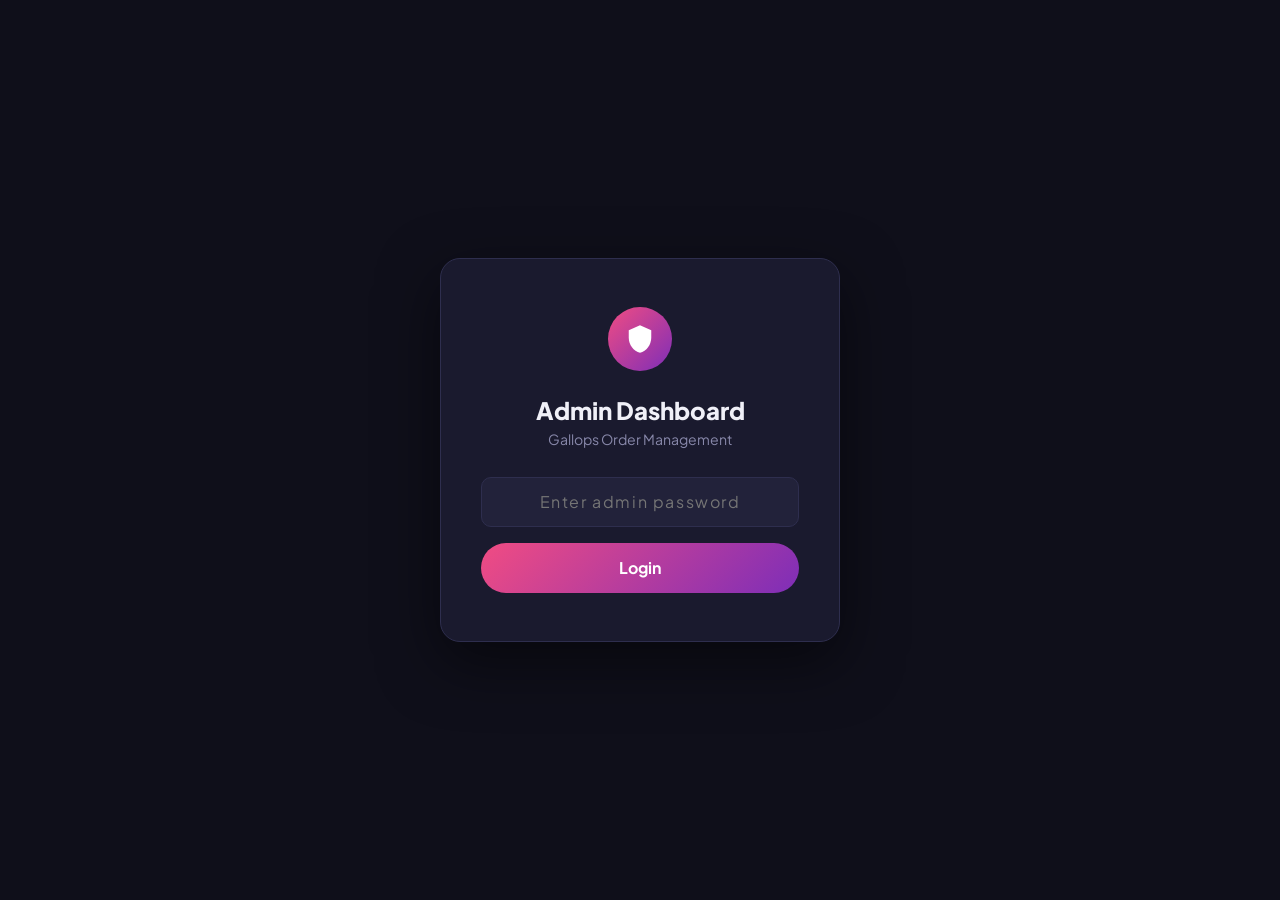
==== admin.html @ 3a6035c6 "Add inline Courier dropdown and Tracking ID input to admin table with live sync to customer portal" ====
﻿<!DOCTYPE html>
<html lang="en">
<head>
  <meta charset="UTF-8" />
  <meta name="viewport" content="width=device-width, initial-scale=1.0" />
  <title>Admin Orders - Gallops Menstrual Cup</title>
  <link rel="icon" href="assets/favicon-32x32.png" type="image/png" />
  <link href="https://fonts.googleapis.com/css2?family=Plus+Jakarta+Sans:wght@400;500;600;700;800&display=swap" rel="stylesheet" />
  <style>
    :root { --pink:hsl(340,85%,62%); --purple:hsl(275,60%,45%); --grad:linear-gradient(135deg,hsl(340,85%,62%) 0%,hsl(275,60%,45%) 100%); --bg:#0f0f1a; --surface:#1a1a2e; --surface2:#22223a; --text:#f0f0f8; --muted:#8888aa; --border:#2e2e4e; }
    *,*::before,*::after{box-sizing:border-box;margin:0;padding:0;}
    body{font-family:'Plus Jakarta Sans',sans-serif;background:var(--bg);color:var(--text);min-height:100vh;}

    .login-screen{position:fixed;inset:0;background:var(--bg);display:flex;align-items:center;justify-content:center;z-index:9999;}
    .login-box{background:var(--surface);border:1px solid var(--border);border-radius:20px;padding:3rem 2.5rem;width:100%;max-width:400px;text-align:center;box-shadow:0 20px 60px rgba(0,0,0,0.5);}
    .login-logo{width:64px;height:64px;background:var(--grad);border-radius:50%;display:flex;align-items:center;justify-content:center;margin:0 auto 1.5rem;}
    .login-logo svg{fill:#fff;}
    .login-box h1{font-size:1.5rem;font-weight:800;margin-bottom:0.3rem;}
    .login-box p{color:var(--muted);font-size:0.88rem;margin-bottom:1.8rem;}
    .login-box input{width:100%;padding:0.85rem 1rem;background:var(--surface2);border:1.5px solid var(--border);border-radius:10px;color:var(--text);font-family:inherit;font-size:1rem;outline:none;margin-bottom:1rem;text-align:center;letter-spacing:0.1em;}
    .login-box input:focus{border-color:var(--pink);}
    .login-box button{width:100%;padding:0.9rem;background:var(--grad);color:#fff;border:none;border-radius:50px;font-family:inherit;font-size:1rem;font-weight:700;cursor:pointer;transition:transform .2s,box-shadow .2s;}
    .login-box button:hover{transform:translateY(-2px);box-shadow:0 8px 24px rgba(240,98,146,0.4);}
    .login-err{color:#ff6b6b;font-size:0.82rem;margin-top:-0.5rem;margin-bottom:0.8rem;display:none;}
    .login-err.show{display:block;}

    /* SETUP BANNER */
    .setup-banner{background:linear-gradient(135deg,#1a1a2e,#22223a);border:1.5px solid #f6ad5560;border-radius:14px;padding:1.2rem 1.5rem;margin:1rem 2rem;display:none;}
    .setup-banner.show{display:block;}
    .setup-banner h3{color:#f6ad55;font-size:0.95rem;font-weight:800;margin-bottom:0.6rem;}
    .setup-banner ol{color:var(--muted);font-size:0.85rem;line-height:1.8;padding-left:1.2rem;}
    .setup-banner ol li b{color:var(--text);}
    .setup-banner .url-input{width:100%;padding:0.6rem 0.9rem;background:var(--bg);border:1.5px solid var(--border);border-radius:8px;color:var(--text);font-family:inherit;font-size:0.85rem;outline:none;margin-top:0.8rem;}
    .setup-banner .url-input:focus{border-color:var(--pink);}
    .setup-banner .save-url-btn{margin-top:0.6rem;padding:0.5rem 1.2rem;background:var(--grad);color:#fff;border:none;border-radius:50px;font-family:inherit;font-size:0.82rem;font-weight:700;cursor:pointer;}

    .admin-header{background:var(--surface);border-bottom:1px solid var(--border);padding:0.9rem 2rem;display:flex;align-items:center;justify-content:space-between;position:sticky;top:0;z-index:100;}
    .brand{display:flex;align-items:center;gap:0.8rem;}
    .live-dot{width:10px;height:10px;background:#25d366;border-radius:50%;animation:blink 2s ease-in-out infinite;}
    @keyframes blink{0%,100%{opacity:1;}50%{opacity:0.3;}}
    .brand h1{font-size:1rem;font-weight:800;background:var(--grad);-webkit-background-clip:text;-webkit-text-fill-color:transparent;}
    .hdr-actions{display:flex;gap:0.6rem;align-items:center;}
    .hbtn{display:flex;align-items:center;gap:0.4rem;padding:0.45rem 0.9rem;border-radius:50px;border:none;font-family:inherit;font-size:0.8rem;font-weight:700;cursor:pointer;transition:all .2s;}
    .hbtn.refresh{background:#63b3ed22;color:#63b3ed;border:1px solid #63b3ed44;}
    .hbtn.export{background:#25d36622;color:#25d366;border:1px solid #25d36644;}
    .hbtn.setup{background:#f6ad5522;color:#f6ad55;border:1px solid #f6ad5544;}
    .hbtn.logout{background:var(--surface2);color:var(--muted);border:1px solid var(--border);}
    .hbtn:hover{transform:translateY(-1px);}
    .back-link{color:var(--pink);text-decoration:none;font-size:0.82rem;font-weight:600;}

    .stats-row{display:grid;grid-template-columns:repeat(4,1fr);gap:1rem;padding:1.2rem 2rem 0;}
    @media(max-width:900px){.stats-row{grid-template-columns:repeat(2,1fr);}}
    .stat-card{background:var(--surface);border:1px solid var(--border);border-radius:14px;padding:1.1rem 1.3rem;}
    .stat-label{font-size:0.72rem;font-weight:800;color:var(--muted);text-transform:uppercase;letter-spacing:0.08em;margin-bottom:0.3rem;}
    .stat-val{font-size:1.8rem;font-weight:800;background:var(--grad);-webkit-background-clip:text;-webkit-text-fill-color:transparent;}
    .stat-sub{font-size:0.75rem;color:var(--muted);margin-top:0.15rem;}

    .toolbar{display:flex;align-items:center;gap:0.8rem;padding:1rem 2rem;flex-wrap:wrap;}
    .search-box{flex:1;min-width:200px;position:relative;}
    .search-box input{width:100%;padding:0.6rem 1rem 0.6rem 2.4rem;background:var(--surface);border:1.5px solid var(--border);border-radius:50px;color:var(--text);font-family:inherit;font-size:0.88rem;outline:none;}
    .search-box input:focus{border-color:var(--pink);}
    .search-icon{position:absolute;left:0.8rem;top:50%;transform:translateY(-50%);fill:var(--muted);}
    .filter-btns{display:flex;gap:0.35rem;flex-wrap:wrap;}
    .fbtn{padding:0.4rem 0.9rem;border-radius:50px;border:1.5px solid var(--border);background:transparent;color:var(--muted);font-family:inherit;font-size:0.8rem;font-weight:700;cursor:pointer;transition:all .2s;}
    .fbtn.active,.fbtn:hover{background:var(--grad);color:#fff;border-color:transparent;}
    .count-badge{background:var(--surface2);border:1px solid var(--border);border-radius:50px;padding:0.4rem 0.9rem;font-size:0.8rem;color:var(--muted);font-weight:700;white-space:nowrap;}

    .date-toolbar{display:flex;align-items:center;gap:0.75rem;padding:0.8rem 2rem;background:rgba(22,27,34,0.7);border-top:1px solid var(--border);border-bottom:1px solid var(--border);flex-wrap:wrap;}
    .date-group-title{display:flex;align-items:center;gap:0.4rem;font-size:0.76rem;font-weight:800;color:var(--text);letter-spacing:0.04em;text-transform:uppercase;white-space:nowrap;}
    .date-group-title svg{fill:var(--pink);}
    .date-preset-btns{display:flex;gap:0.35rem;flex-wrap:wrap;}
    .dbtn{padding:0.38rem 0.85rem;border-radius:50px;border:1.5px solid var(--border);background:var(--surface2);color:var(--muted);font-family:inherit;font-size:0.78rem;font-weight:700;cursor:pointer;transition:all .2s;white-space:nowrap;}
    .dbtn:hover{color:var(--text);border-color:var(--pink);}
    .dbtn.active{background:var(--grad);color:#fff;border-color:transparent;box-shadow:0 2px 10px rgba(224,36,106,0.3);}
    .date-pickers{display:flex;align-items:center;gap:0.8rem;margin-left:auto;flex-wrap:wrap;}
    .picker-item{display:flex;align-items:center;gap:0.4rem;font-size:0.76rem;color:var(--muted);font-weight:700;}
    .picker-item label{white-space:nowrap;}
    .picker-item input[type="date"], .picker-item input[type="month"]{background:var(--surface2);border:1.5px solid var(--border);border-radius:8px;color:var(--text);font-family:inherit;font-size:0.78rem;padding:0.32rem 0.6rem;outline:none;cursor:pointer;color-scheme:dark;}
    .picker-item input[type="date"]:focus, .picker-item input[type="month"]:focus{border-color:var(--pink);}
    .dbtn-clear{padding:0.35rem 0.8rem;border-radius:50px;border:1px solid var(--border);background:transparent;color:var(--muted);font-family:inherit;font-size:0.75rem;font-weight:700;cursor:pointer;transition:all .2s;white-space:nowrap;}
    .dbtn-clear:hover{background:var(--surface2);color:#fc8181;border-color:#fc8181;}
    @media(max-width:900px){.date-pickers{margin-left:0;width:100%;}}

    .loading-bar{height:3px;background:var(--grad);width:0;transition:width 0.3s;position:fixed;top:0;left:0;z-index:9999;}

    .table-wrap{padding:0 2rem 2rem;overflow-x:auto;}
    table{width:100%;border-collapse:collapse;min-width:900px;}
    thead th{background:var(--surface);border-bottom:2px solid var(--border);padding:0.75rem 0.9rem;text-align:left;font-size:0.72rem;font-weight:800;text-transform:uppercase;letter-spacing:0.08em;color:var(--muted);white-space:nowrap;}
    tbody tr{border-bottom:1px solid var(--border);transition:background .15s;}
    tbody tr:hover{background:var(--surface);}
    tbody td{padding:0.8rem 0.9rem;font-size:0.86rem;vertical-align:top;}
    .oid{font-weight:800;color:var(--pink);font-size:0.8rem;white-space:nowrap;}
    .cname{font-weight:700;}
    .cinfo{font-size:0.76rem;color:var(--muted);margin-top:0.2rem;}
    .addr-cell{font-size:0.78rem;color:var(--muted);max-width:180px;line-height:1.5;}
    .prod-cell{font-weight:700;font-size:0.86rem;}
    .qty-tag{color:var(--muted);font-size:0.75rem;}
    .total-cell{font-weight:800;color:#60d394;white-space:nowrap;}
    .pay-tag{font-size:0.75rem;background:var(--surface2);border-radius:50px;padding:0.2rem 0.6rem;display:inline-block;white-space:nowrap;}
    .date-cell{font-size:0.75rem;color:var(--muted);white-space:nowrap;}
    .notes-cell{font-size:0.76rem;color:var(--muted);font-style:italic;max-width:120px;overflow:hidden;text-overflow:ellipsis;white-space:nowrap;}
    .status-sel{background:var(--surface2);border:1.5px solid var(--border);border-radius:50px;color:var(--text);font-family:inherit;font-size:0.76rem;font-weight:700;padding:0.22rem 0.5rem;cursor:pointer;outline:none;}
    .status-sel.New{border-color:#f6ad55;color:#f6ad55;}
    .status-sel.Confirmed{border-color:#63b3ed;color:#63b3ed;}
    .status-sel.Dispatched{border-color:#9f7aea;color:#9f7aea;}
    .status-sel.Delivered{border-color:#68d391;color:#68d391;}
    .status-sel.Cancelled{border-color:#fc8181;color:#fc8181;}
    .act-row{display:flex;gap:0.3rem;flex-wrap:wrap;}
    .abtn{padding:0.28rem 0.6rem;border-radius:50px;border:none;font-family:inherit;font-size:0.72rem;font-weight:700;cursor:pointer;transition:all .2s;display:flex;align-items:center;gap:0.25rem;white-space:nowrap;}
    .abtn.wa{background:#25d36622;color:#25d366;border:1px solid #25d36644;}
    .abtn.del{background:#fc818122;color:#fc8181;border:1px solid #fc818144;}
    .abtn.courier{background:#805ad522;color:#b794f4;border:1px solid #805ad544;}
    .abtn.courier:hover{background:#805ad544;}

    .courier-cell{min-width:220px;}
    .courier-field-wrap{display:flex;flex-direction:column;gap:0.32rem;}
    .courier-sel{width:100%;background:var(--surface2);border:1.5px solid var(--border);border-radius:6px;color:var(--text);font-family:inherit;font-size:0.75rem;font-weight:700;padding:0.25rem 0.45rem;outline:none;cursor:pointer;}
    .courier-sel:focus{border-color:var(--pink);}
    .tracking-input-row{display:flex;gap:0.3rem;}
    .tracking-inp{flex:1;min-width:0;background:var(--surface2);border:1.5px solid var(--border);border-radius:6px;color:var(--text);font-family:monospace;font-size:0.76rem;padding:0.25rem 0.45rem;outline:none;}
    .tracking-inp:focus{border-color:var(--pink);}
    .tbtn-save{background:#38a169;color:#fff;border:none;border-radius:6px;padding:0.25rem 0.55rem;font-family:inherit;font-size:0.72rem;font-weight:700;cursor:pointer;transition:background .2s;white-space:nowrap;}
    .tbtn-save:hover{background:#2f855a;}

    .modal-overlay{position:fixed;inset:0;background:rgba(0,0,0,0.75);backdrop-filter:blur(4px);display:none;place-items:center;z-index:9999;padding:1rem;}
    .modal-overlay.show{display:grid;}
    .modal-box{background:var(--surface);border:1px solid var(--border);border-radius:16px;width:100%;max-width:520px;box-shadow:0 10px 40px rgba(0,0,0,0.5);overflow:hidden;}
    .modal-hdr{display:flex;align-items:center;justify-content:space-between;padding:1.2rem 1.5rem;border-bottom:1px solid var(--border);background:var(--surface2);}
    .modal-hdr h3{font-size:1.05rem;font-weight:800;color:var(--text);}
    .modal-close-btn{background:none;border:none;font-size:1.2rem;color:var(--muted);cursor:pointer;}
    .modal-close-btn:hover{color:#fff;}
    .modal-body{padding:1.4rem;max-height:80vh;overflow-y:auto;}
    .mgroup{margin-bottom:0.9rem;}
    .mgroup label{display:block;font-size:0.74rem;font-weight:800;text-transform:uppercase;color:var(--muted);margin-bottom:0.35rem;letter-spacing:0.04em;}
    .mgroup input,.mgroup select{width:100%;padding:0.55rem 0.85rem;background:var(--surface2);border:1.5px solid var(--border);border-radius:8px;color:var(--text);font-family:inherit;font-size:0.86rem;outline:none;}
    .mgroup input:focus,.mgroup select:focus{border-color:var(--pink);}
    .abtn:hover{transform:translateY(-1px);}

    .empty-state{text-align:center;padding:4rem 2rem;color:var(--muted);}
    .empty-state svg{fill:var(--muted);opacity:0.25;margin-bottom:1rem;}
    .empty-state h3{font-size:1.1rem;font-weight:700;margin-bottom:0.4rem;color:var(--text);}

    .toast{position:fixed;bottom:2rem;right:2rem;background:#25d366;color:#fff;padding:0.75rem 1.4rem;border-radius:50px;font-weight:700;font-size:0.88rem;box-shadow:0 8px 24px rgba(0,0,0,0.3);transform:translateY(100px);opacity:0;transition:all .3s;z-index:9998;}
    .toast.show{transform:translateY(0);opacity:1;}
    .toast.error{background:#e53e3e;}
  </style>
</head>
<body>

<!-- LOGIN -->
<div class="login-screen" id="loginScreen">
  <div class="login-box">
    <div class="login-logo">
      <svg xmlns="http://www.w3.org/2000/svg" width="30" height="30" viewBox="0 0 24 24"><path d="M12,1L3,5V11C3,16.55 6.84,21.74 12,23C17.16,21.74 21,16.55 21,11V5L12,1Z"/></svg>
    </div>
    <h1>Admin Dashboard</h1>
    <p>Gallops Order Management</p>
    <input type="password" id="pwdInput" placeholder="Enter admin password" />
    <div class="login-err" id="loginErr">Wrong password. Please try again.</div>
    <button id="loginBtn">Login</button>
  </div>
</div>

<!-- ADMIN APP -->
<div id="adminApp" style="display:none;">
  <div class="loading-bar" id="loadingBar"></div>

  <header class="admin-header">
    <div class="brand">
      <div class="live-dot"></div>
      <h1>Gallops Order Dashboard</h1>
    </div>
    <div class="hdr-actions">
      <a href="index.html" class="back-link">Back to Site</a>
      <button class="hbtn setup" id="setupBtn">Setup Google Sheets</button>
      <button class="hbtn refresh" id="refreshBtn">Refresh</button>
      <button class="hbtn export" id="exportBtn">Export CSV</button>
      <button class="hbtn logout" id="logoutBtn">Logout</button>
    </div>
  </header>

  <!-- Google Sheets Setup Banner -->
  <div class="setup-banner" id="setupBanner">
    <h3>Connect Google Sheets (One-time setup to see orders from all customers)</h3>
    <ol>
      <li>Go to <b>script.google.com</b> and sign in with your Gmail</li>
      <li>Click <b>New Project</b>, paste the code from <b>google_apps_script.gs</b> file</li>
      <li>Click <b>Deploy > New Deployment > Web App</b></li>
      <li>Set <b>Execute as: Me</b> and <b>Who has access: Anyone</b></li>
      <li>Click <b>Deploy</b> and copy the <b>Web App URL</b></li>
      <li>Paste the URL below and click Save</li>
    </ol>
    <input type="text" class="url-input" id="scriptUrlInput" placeholder="Paste your Google Apps Script Web App URL here..." />
    <button class="save-url-btn" id="saveScriptUrl">Save URL</button>
  </div>

  <div class="stats-row">
    <div class="stat-card"><div class="stat-label">Total Orders</div><div class="stat-val" id="statTotal">0</div><div class="stat-sub" id="statTotalSub">All time</div></div>
    <div class="stat-card"><div class="stat-label">Revenue</div><div class="stat-val" id="statRevenue">Rs.0</div><div class="stat-sub" id="statRevenueSub">All orders</div></div>
    <div class="stat-card"><div class="stat-label">New Orders</div><div class="stat-val" id="statNew">0</div><div class="stat-sub" id="statNewSub">Need confirmation</div></div>
    <div class="stat-card"><div class="stat-label">Delivered</div><div class="stat-val" id="statDelivered">0</div><div class="stat-sub" id="statDeliveredSub">Completed</div></div>
  </div>

  <div class="toolbar">
    <div class="search-box">
      <svg class="search-icon" xmlns="http://www.w3.org/2000/svg" width="15" height="15" viewBox="0 0 24 24"><path d="M9.5,3A6.5,6.5 0 0,1 16,9.5C16,11.11 15.41,12.59 14.44,13.73L14.71,14H15.5L20.5,19L19,20.5L14,15.5V14.71L13.73,14.44C12.59,15.41 11.11,16 9.5,16A6.5,6.5 0 0,1 3,9.5A6.5,6.5 0 0,1 9.5,3M9.5,5C7,5 5,7 5,9.5C5,12 7,14 9.5,14C12,14 14,12 14,9.5C14,7 12,5 9.5,5Z"/></svg>
      <input type="text" id="searchInput" placeholder="Search by name, mobile, city, order ID..." />
    </div>
    <div class="filter-btns">
      <button class="fbtn active" data-filter="All">All</button>
      <button class="fbtn" data-filter="New">New</button>
      <button class="fbtn" data-filter="Confirmed">Confirmed</button>
      <button class="fbtn" data-filter="Dispatched">Dispatched</button>
      <button class="fbtn" data-filter="Delivered">Delivered</button>
      <button class="fbtn" data-filter="Cancelled">Cancelled</button>
    </div>
    <span class="count-badge" id="countBadge">0 orders</span>
  </div>

  <div class="date-toolbar">
    <div class="date-group-title">
      <svg xmlns="http://www.w3.org/2000/svg" width="15" height="15" viewBox="0 0 24 24"><path d="M19,19H5V8H19M16,1V3H8V1H6V3H5C3.89,3 3,3.89 3,5V19A2,2 0 0,0 5,21H19A2,2 0 0,0 21,19V5C21,3.89 20.1,3 19,3H18V1M17,12H12V17H17V12Z"/></svg>
      <span>Date Filter:</span>
    </div>
    <div class="date-preset-btns">
      <button class="dbtn active" data-period="all">All Dates</button>
      <button class="dbtn" data-period="today">Today</button>
      <button class="dbtn" data-period="yesterday">Yesterday</button>
      <button class="dbtn" data-period="this_month">This Month</button>
      <button class="dbtn" data-period="last_month">Last Month</button>
    </div>
    <div class="date-pickers">
      <div class="picker-item">
        <label for="customDateInput">Date Wise:</label>
        <input type="date" id="customDateInput" title="Choose specific date" />
      </div>
      <div class="picker-item">
        <label for="customMonthInput">Month Wise:</label>
        <input type="month" id="customMonthInput" title="Choose specific month" />
      </div>
      <button class="dbtn-clear" id="clearDateBtn" title="Reset date filters">Reset Date</button>
    </div>
  </div>

  <div class="table-wrap">
    <table>
      <thead><tr>
        <th>Order ID</th><th>Date</th><th>Customer</th><th>Address</th>
        <th>Product</th><th>Total</th><th>Payment</th><th>Notes</th>
        <th>Status</th><th>Courier &amp; Tracking ID</th><th>Actions</th>
      </tr></thead>
      <tbody id="ordersBody"></tbody>
    </table>
    <div class="empty-state" id="emptyState" style="display:none;">
      <svg xmlns="http://www.w3.org/2000/svg" width="64" height="64" viewBox="0 0 24 24"><path d="M17,18C15.89,18 15,18.89 15,20A2,2 0 0,0 17,22A2,2 0 0,0 19,20C19,18.89 18.1,18 17,18M1,2V4H3L6.6,11.59L5.24,14C5.09,14.32 5,14.65 5,15A2,2 0 0,0 7,17H19V15H7.42A0.25,0.25 0 0,1 7.17,14.75C7.17,14.7 7.18,14.66 7.2,14.63L8.1,13H15.55C16.3,13 16.96,12.58 17.3,11.97L20.88,5.5C20.95,5.34 21,5.17 21,5A1,1 0 0,0 20,4H5.21L4.27,2M7,18C5.89,18 5,18.89 5,20A2,2 0 0,0 7,22A2,2 0 0,0 9,20C9,18.89 8.1,18 7,18Z"/></svg>
      <h3>No orders yet</h3>
      <p>Orders placed by customers will appear here automatically</p>
    </div>
  </div>
</div>

<div class="modal-overlay" id="courierModal">
  <div class="modal-box">
    <div class="modal-hdr">
      <div>
        <h3>Update Courier & POD Details</h3>
        <p id="modalOrderInfo" style="font-size:0.8rem;color:var(--muted);margin-top:0.2rem;"></p>
      </div>
      <button class="modal-close-btn" onclick="closeCourierModal()">âœ•</button>
    </div>
    <div class="modal-body">
      <input type="hidden" id="modalOrderId" />
      <div class="mgroup">
        <label>Courier Partner</label>
        <select id="modalCourierSelect" onchange="onCourierChange()">
          <option value="DTDC Express">DTDC Express</option>
          <option value="Delhivery">Delhivery</option>
          <option value="Blue Dart">Blue Dart</option>
          <option value="India Post">India Post (Speed Post)</option>
          <option value="Shree Tirupati Courier">Shree Tirupati Courier</option>
          <option value="Trackon Courier">Trackon Courier</option>
          <option value="Other">Other Courier</option>
        </select>
      </div>
      <div class="mgroup">
        <label>AWB / Consignment Tracking Number</label>
        <input type="text" id="modalTrackingNo" placeholder="e.g. D82736412" />
      </div>
      <div class="mgroup">
        <label>Courier Live Tracking URL</label>
        <input type="text" id="modalTrackUrl" placeholder="https://www.dtdc.in/" />
      </div>
      <div class="mgroup">
        <label>Proof of Delivery (POD) Status</label>
        <select id="modalPodStatus">
          <option value="Pending">Pending (Not Delivered)</option>
          <option value="In Transit">In Transit</option>
          <option value="Out for Delivery">Out for Delivery</option>
          <option value="Delivered to Customer">Delivered to Customer (POD Complete)</option>
        </select>
      </div>
      <div class="mgroup">
        <label>POD Received By</label>
        <input type="text" id="modalPodReceivedBy" placeholder="e.g. Customer (Self) / Family Member" />
      </div>
      <div class="mgroup">
        <label>POD Delivered Date & Time</label>
        <input type="text" id="modalPodDate" placeholder="e.g. 05 Oct 2026, 03:30 PM" />
      </div>
      <div class="mgroup">
        <label>POD Remarks / Notes</label>
        <input type="text" id="modalPodRemarks" placeholder="e.g. Doorstep delivery verified, signed" />
      </div>
      <div style="display:flex;gap:0.8rem;margin-top:1.4rem;">
        <button class="save-url-btn" onclick="saveCourierModal()" style="flex:1;">Save Courier & POD</button>
        <button class="hbtn logout" onclick="closeCourierModal()" style="padding:0.6rem 1.2rem;">Cancel</button>
      </div>
    </div>
  </div>
</div>
<div class="toast" id="toast"></div>

<script>
  var ADMIN_PASSWORD = 'gallops2024';
  var SCRIPT_URL_KEY = 'gallops_script_url';
  // Force the correct URL
  localStorage.setItem(SCRIPT_URL_KEY, 'https://script.google.com/macros/s/AKfycbzgXg2FweIGDLBnGDjhxsAhmqav6FNTYjhVxt2UrRpqYOOHzF0sd15Oisd8WofCz9oE/exec');
  var allOrders = [];
  var currentFilter = 'All';
  var currentSearch = '';
  var currentDatePeriod = 'all'; // 'all', 'today', 'yesterday', 'this_month', 'last_month', 'custom_date', 'custom_month'
  var customDateVal = '';
  var customMonthVal = '';

  function parseOrderDate(dateVal) {
    if (!dateVal) return null;
    var d = new Date(dateVal);
    if (!isNaN(d.getTime())) return d;
    var str = String(dateVal).trim();
    var match = str.match(/^(\d{4})[-/](\d{1,2})[-/](\d{1,2})/);
    if (match) {
      return new Date(parseInt(match[1]), parseInt(match[2]) - 1, parseInt(match[3]));
    }
    return null;
  }

  function getLocalDateStr(d) {
    if (!d) return '';
    var y = d.getFullYear();
    var m = ('0' + (d.getMonth() + 1)).slice(-2);
    var day = ('0' + d.getDate()).slice(-2);
    return y + '-' + m + '-' + day;
  }

  function getLocalMonthStr(d) {
    if (!d) return '';
    var y = d.getFullYear();
    var m = ('0' + (d.getMonth() + 1)).slice(-2);
    return y + '-' + m;
  }

  function formatDisplayDate(dateVal) {
    var d = parseOrderDate(dateVal);
    if (!d) return String(dateVal || '-');
    var months = ['Jan','Feb','Mar','Apr','May','Jun','Jul','Aug','Sep','Oct','Nov','Dec'];
    var day = ('0' + d.getDate()).slice(-2);
    var mon = months[d.getMonth()];
    var year = d.getFullYear();
    var hours = d.getHours();
    var mins = ('0' + d.getMinutes()).slice(-2);
    var ampm = hours >= 12 ? 'PM' : 'AM';
    hours = hours % 12;
    hours = hours ? hours : 12;
    var hStr = ('0' + hours).slice(-2);
    return day + ' ' + mon + ' ' + year + ', ' + hStr + ':' + mins + ' ' + ampm;
  }

  function orderMatchesDate(o) {
    if (currentDatePeriod === 'all') return true;
    var d = parseOrderDate(o.date);
    if (!d) return false;
    var orderDateStr = getLocalDateStr(d);
    var orderMonthStr = getLocalMonthStr(d);

    var now = new Date();
    var todayStr = getLocalDateStr(now);
    var yest = new Date(now.getFullYear(), now.getMonth(), now.getDate() - 1);
    var yesterdayStr = getLocalDateStr(yest);
    var thisMonthStr = getLocalMonthStr(now);
    var lastMonthDate = new Date(now.getFullYear(), now.getMonth() - 1, 1);
    var lastMonthStr = getLocalMonthStr(lastMonthDate);

    if (currentDatePeriod === 'today') {
      return orderDateStr === todayStr;
    } else if (currentDatePeriod === 'yesterday') {
      return orderDateStr === yesterdayStr;
    } else if (currentDatePeriod === 'this_month') {
      return orderMonthStr === thisMonthStr;
    } else if (currentDatePeriod === 'last_month') {
      return orderMonthStr === lastMonthStr;
    } else if (currentDatePeriod === 'custom_date') {
      return orderDateStr === customDateVal;
    } else if (currentDatePeriod === 'custom_month') {
      return orderMonthStr === customMonthVal;
    }
    return true;
  }

  // LOGIN
  function doLogin() {
    var pwd = document.getElementById('pwdInput').value;
    if (pwd === ADMIN_PASSWORD) {
      sessionStorage.setItem('g_admin', '1');
      document.getElementById('loginScreen').style.display = 'none';
      document.getElementById('adminApp').style.display = 'block';
      init();
    } else {
      document.getElementById('loginErr').classList.add('show');
      document.getElementById('pwdInput').value = '';
    }
  }
  document.getElementById('loginBtn').onclick = doLogin;
  document.getElementById('pwdInput').onkeydown = function(e) { if(e.key==='Enter') doLogin(); };
  document.getElementById('logoutBtn').onclick = function() {
    sessionStorage.removeItem('g_admin');
    location.reload();
  };
  if (sessionStorage.getItem('g_admin')) {
    document.getElementById('loginScreen').style.display = 'none';
    document.getElementById('adminApp').style.display = 'block';
    init();
  }

  // SETUP BANNER
  var setupOpen = false;
  document.getElementById('setupBtn').onclick = function() {
    setupOpen = !setupOpen;
    var b = document.getElementById('setupBanner');
    b.classList.toggle('show', setupOpen);
    var sv = localStorage.getItem(SCRIPT_URL_KEY);
    if (sv) document.getElementById('scriptUrlInput').value = sv;
  };
  document.getElementById('saveScriptUrl').onclick = function() {
    var url = document.getElementById('scriptUrlInput').value.trim();
    if (!url) return;
    localStorage.setItem(SCRIPT_URL_KEY, url);
    showToast('Google Sheets URL saved! Refreshing orders...');
    document.getElementById('setupBanner').classList.remove('show');
    setupOpen = false;
    loadOrders();
  };

  // TOAST
  function showToast(msg, isError) {
    var t = document.getElementById('toast');
    t.textContent = msg;
    t.className = 'toast show' + (isError ? ' error' : '');
    setTimeout(function() { t.className = 'toast'; }, 3500);
  }

  // LOADING BAR
  function setLoading(pct) {
    document.getElementById('loadingBar').style.width = pct + '%';
  }

  var STATUS_KEY = 'gallops_status_overrides';
  var DELETED_KEY = 'gallops_deleted_orders_v2';

  function getStatusOverrides() {
    try { return JSON.parse(localStorage.getItem(STATUS_KEY) || '{}'); } catch(e) { return {}; }
  }
  function saveStatusOverride(id, status) {
    var o = getStatusOverrides();
    o[id] = status;
    localStorage.setItem(STATUS_KEY, JSON.stringify(o));
  }
  function getDeletedOrderIds() {
    try { return JSON.parse(localStorage.getItem(DELETED_KEY) || '[]'); } catch(e) { return []; }
  }
  function addDeletedOrderId(id) {
    var d = getDeletedOrderIds();
    if (d.indexOf(id) === -1) d.push(id);
    localStorage.setItem(DELETED_KEY, JSON.stringify(d));
    var o = getStatusOverrides();
    delete o[id];
    localStorage.setItem(STATUS_KEY, JSON.stringify(o));
  }

  // LOAD ORDERS
  function loadOrders() {
    var scriptUrl = localStorage.getItem(SCRIPT_URL_KEY);
    if (!scriptUrl) {
      allOrders = [];
      renderAll();
      document.getElementById('setupBanner').classList.add('show');
      setupOpen = true;
      return;
    }
    setLoading(30);
    fetch(scriptUrl)
      .then(function(r) { return r.json(); })
      .then(function(data) {
        setLoading(100);
        var rawOrders = data.orders || [];
        var deleted = getDeletedOrderIds();
        var overrides = getStatusOverrides();

        // Filter out blank/empty test rows (must have customer name and phone, safely handling numbers)
        var validOrders = rawOrders.filter(function(o) {
          if (!o) return false;
          var name = String(o.name || '').trim();
          var mobile = String(o.mobile || '').trim();
          return name !== '' && name !== '-' && mobile !== '' && mobile !== '-';
        });

        // Deduplicate order IDs so duplicate rows never stack up
        var seenIds = {};
        var uniqueOrders = [];
        for (var i = 0; i < validOrders.length; i++) {
          var ord = validOrders[i];
          var ordId = String(ord.id || '');
          if (ordId && !seenIds[ordId]) {
            seenIds[ordId] = true;
            uniqueOrders.push(ord);
          }
        }

        allOrders = uniqueOrders.filter(function(o) {
          return deleted.indexOf(o.id) === -1;
        }).map(function(o) {
          if (overrides[o.id]) {
            o.status = overrides[o.id];
          } else if (!o.status) {
            o.status = 'New';
          }
          return o;
        });

        renderAll();
        if (allOrders.length > 0) {
          var newOrd = allOrders.filter(function(o) { return o.status === 'New'; }).length;
          if (newOrd > 0) showToast(newOrd + ' new order' + (newOrd > 1 ? 's' : '') + ' waiting!');
        }
        setTimeout(function() { setLoading(0); }, 500);
      })
      .catch(function(err) {
        setLoading(0);
        showToast('Could not load orders. Check your Script URL.', true);
      });
  }

  // INIT
  function init() {
    loadOrders();
    // Auto-refresh every 60 seconds
    setInterval(loadOrders, 60000);
  }

  // STATS
  function renderStats() {
    var dateOrders = allOrders.filter(orderMatchesDate);
    var total = dateOrders.length;
    var revenue = dateOrders.reduce(function(s, o) { return s + (parseInt(o.total) || 0); }, 0);
    var newCount = dateOrders.filter(function(o) { return String(o.status) === 'New'; }).length;
    var delivered = dateOrders.filter(function(o) { return String(o.status) === 'Delivered'; }).length;

    var periodLabel = 'All time';
    if (currentDatePeriod === 'today') periodLabel = 'Today';
    else if (currentDatePeriod === 'yesterday') periodLabel = 'Yesterday';
    else if (currentDatePeriod === 'this_month') periodLabel = 'This Month';
    else if (currentDatePeriod === 'last_month') periodLabel = 'Last Month';
    else if (currentDatePeriod === 'custom_date' && customDateVal) periodLabel = customDateVal;
    else if (currentDatePeriod === 'custom_month' && customMonthVal) periodLabel = customMonthVal;

    document.getElementById('statTotal').textContent = total;
    document.getElementById('statRevenue').textContent = 'Rs.' + revenue;
    document.getElementById('statNew').textContent = newCount;
    document.getElementById('statDelivered').textContent = delivered;

    var totalSub = document.getElementById('statTotalSub');
    if (totalSub) totalSub.textContent = periodLabel;
    var revSub = document.getElementById('statRevenueSub');
    if (revSub) revSub.textContent = periodLabel === 'All time' ? 'All orders' : periodLabel;
    var newSub = document.getElementById('statNewSub');
    if (newSub) newSub.textContent = periodLabel === 'All time' ? 'Need confirmation' : periodLabel;
    var delSub = document.getElementById('statDeliveredSub');
    if (delSub) delSub.textContent = periodLabel === 'All time' ? 'Completed' : periodLabel;
  }

  // FILTER
  function getFiltered() {
    var orders = allOrders.slice();
    orders = orders.filter(orderMatchesDate);
    if (currentFilter !== 'All') orders = orders.filter(function(o) { return String(o.status) === currentFilter; });
    if (currentSearch) {
      var q = currentSearch.toLowerCase();
      orders = orders.filter(function(o) {
        return String(o.name || '').toLowerCase().indexOf(q) !== -1 ||
               String(o.mobile || '').indexOf(q) !== -1 ||
               String(o.city || '').toLowerCase().indexOf(q) !== -1 ||
               String(o.id || '').toLowerCase().indexOf(q) !== -1 ||
               String(o.email || '').toLowerCase().indexOf(q) !== -1;
      });
    }
    return orders;
  }

  // RENDER TABLE
  function renderTable() {
    var orders = getFiltered();
    var tbody = document.getElementById('ordersBody');

    var periodSuffix = '';
    if (currentDatePeriod === 'today') periodSuffix = ' (Today)';
    else if (currentDatePeriod === 'yesterday') periodSuffix = ' (Yesterday)';
    else if (currentDatePeriod === 'this_month') periodSuffix = ' (This Month)';
    else if (currentDatePeriod === 'last_month') periodSuffix = ' (Last Month)';
    else if (currentDatePeriod === 'custom_date' && customDateVal) periodSuffix = ' (' + customDateVal + ')';
    else if (currentDatePeriod === 'custom_month' && customMonthVal) periodSuffix = ' (' + customMonthVal + ')';

    document.getElementById('countBadge').textContent = orders.length + ' order' + (orders.length !== 1 ? 's' : '') + periodSuffix;
    if (!orders.length) {
      tbody.innerHTML = '';
      document.getElementById('emptyState').style.display = 'block';
      return;
    }
    document.getElementById('emptyState').style.display = 'none';
    tbody.innerHTML = orders.map(function(o, idx) {
      var st = String(o.status || 'New');
      return '<tr>' +
        '<td class="oid">' + (o.id||'-') + '</td>' +
        '<td class="date-cell" title="' + (o.date||'') + '">' + formatDisplayDate(o.date) + '</td>' +
        '<td><div class="cname">' + (o.name||'-') + '</div><div class="cinfo">' + (o.mobile||'') + '<br>' + (o.email||'') + '</div></td>' +
        '<td class="addr-cell">' + (o.address||'') + (o.landmark ? ', Near '+o.landmark : '') + ', ' + (o.city||'') + ', ' + (o.state||'') + ' - ' + (o.pincode||'') + '</td>' +
        '<td class="prod-cell">Gallops ' + (o.size||'') + ' Cup<br><span class="qty-tag">Qty: ' + (o.qty||1) + '</span></td>' +
        '<td class="total-cell">Rs.' + (o.total||0) + '</td>' +
        '<td><span class="pay-tag">' + (o.payment||'-') + '</span></td>' +
        '<td class="notes-cell" title="' + (o.notes||'') + '">' + (o.notes||'-') + '</td>' +
        '<td><select class="status-sel ' + st + '" data-id="' + (o.id||'') + '" onchange="changeStatus(this)">' +
          ['New','Confirmed','Dispatched','Delivered','Cancelled'].map(function(s) {
            return '<option value="' + s + '"' + (st === s ? ' selected' : '') + '>' + s + '</option>';
          }).join('') + '</select></td>' +
        '<td class="courier-cell">' +
          (function() {
            var cMap = getCourierTrackingData();
            var item = cMap[o.id] || {};
            var curC = o.courier || item.courier || '';
            var curT = o.trackingNo || item.trackingNo || '';
            var couriers = ['', 'DTDC Express', 'Delhivery', 'Blue Dart', 'India Post', 'Shree Tirupati Courier', 'Trackon Courier', 'Other'];
            var opts = couriers.map(function(c) {
              return '<option value="' + c + '"' + (curC === c ? ' selected' : '') + '>' + (c || '-- Select Courier --') + '</option>';
            }).join('');
            return '<div class="courier-field-wrap">' +
              '<select class="courier-sel" data-id="' + (o.id||'') + '" onchange="saveRowTracking(\'' + (o.id||'') + '\')">' + opts + '</select>' +
              '<div class="tracking-input-row">' +
                '<input type="text" class="tracking-inp" placeholder="Enter Tracking ID..." value="' + curT + '" data-id="' + (o.id||'') + '" onkeydown="if(event.key===\'Enter\') saveRowTracking(\'' + (o.id||'') + '\')" />' +
                '<button class="tbtn-save" onclick="saveRowTracking(\'' + (o.id||'') + '\')" title="Save Courier & Tracking ID">Save</button>' +
              '</div>' +
            '</div>';
          })() +
        '</td>' +
        '<td><div class="act-row">' +
          '<button class="abtn wa" onclick="sendWA(\'' + (o.id||'') + '\')">WhatsApp</button>' +
          '<button class="abtn courier" onclick="openCourierModal(\'' + (o.id||'') + '\')">POD</button>' +
          '<button class="abtn del" onclick="delOrder(\'' + (o.id||'') + '\')">Delete</button>' +
        '</div></td>' +
      '</tr>';
    }).join('');
  }

  function renderAll() { renderStats(); renderTable(); }

  // STATUS CHANGE
  function changeStatus(sel) {
    var newStatus = sel.value;
    sel.className = 'status-sel ' + newStatus;
    var id = sel.dataset.id;
    var order = allOrders.find(function(o) { return o.id === id; });
    if (order) order.status = newStatus;
    saveStatusOverride(id, newStatus);
    renderStats();
    showToast('Status updated to ' + newStatus);

    var scriptUrl = localStorage.getItem(SCRIPT_URL_KEY);
    if (scriptUrl) {
      // Use GET only: GET will NEVER invoke saveOrder() on older Apps Script deployments
      var sep = scriptUrl.indexOf('?') === -1 ? '?' : '&';
      fetch(scriptUrl + sep + 'action=updateStatus&id=' + encodeURIComponent(id) + '&status=' + encodeURIComponent(newStatus), { mode: 'no-cors' }).catch(function() {});
    }
  }

  // WHATSAPP
  function sendWA(id) {
    var o = allOrders.find(function(x) { return String(x.id) === String(id); });
    if (!o) return;
    var phone = String(o.mobile || '').replace(/\D/g, '');
    var msg = 'Hello ' + o.name + '! Your Gallops Menstrual Cup order ' + o.id + ' has been confirmed! We will dispatch your Gallops ' + (o.size || '') + ' Cup (x' + (o.qty || 1) + ', Rs.' + (o.total || '') + ') within 24-48 hours. Thank you for choosing Gallops!';
    window.open('https://wa.me/91' + phone + '?text=' + encodeURIComponent(msg), '_blank');
  }

  // DELETE
  function delOrder(id) {
    var order = allOrders.find(function(o) { return o.id === id; });
    var name = order ? order.name : id;
    if (!confirm('Are you sure you want to delete order ' + id + (name ? ' (' + name + ')' : '') + '?')) return;

    addDeletedOrderId(id);
    allOrders = allOrders.filter(function(o) { return o.id !== id; });
    renderAll();
    showToast('Order ' + id + ' deleted');

    var scriptUrl = localStorage.getItem(SCRIPT_URL_KEY);
    if (scriptUrl) {
      // Use GET only: GET will NEVER invoke saveOrder() on older Apps Script deployments
      var sep = scriptUrl.indexOf('?') === -1 ? '?' : '&';
      fetch(scriptUrl + sep + 'action=deleteOrder&id=' + encodeURIComponent(id), { mode: 'no-cors' }).catch(function() {});
    }
  }

  // EXPORT CSV
  document.getElementById('exportBtn').onclick = function() {
    var exportList = getFiltered();
    if (!exportList.length) { showToast('No orders to export for selected filter', true); return; }
    var h = ['Order ID','Date','Name','Mobile','Email','Address','Landmark','City','State','PIN','Size','Qty','Total','Payment','Notes','How Heard','Status'];
    var rows = exportList.map(function(o) {
      return [o.id, o.date, o.name, o.mobile, o.email, '"'+(o.address||'')+'"', o.landmark, o.city, o.state, o.pincode, o.size, o.qty, o.total, o.payment, '"'+(o.notes||'')+'"', o.howHeard, o.status].join(',');
    });
    var csv = [h.join(',')].concat(rows).join('\n');
    var a = document.createElement('a');
    a.href = 'data:text/csv;charset=utf-8,' + encodeURIComponent(csv);
    var dateSuffix = currentDatePeriod !== 'all' ? ('_' + currentDatePeriod) : '';
    a.download = 'gallops_orders' + dateSuffix + '_' + new Date().toISOString().slice(0,10) + '.csv';
    a.click();
    showToast('Exported ' + exportList.length + ' orders!');
  };

  // REFRESH
  document.getElementById('refreshBtn').onclick = function() { loadOrders(); showToast('Refreshing...'); };

  // SEARCH + FILTER
  document.getElementById('searchInput').oninput = function() { currentSearch = this.value.trim(); renderTable(); };
  document.querySelectorAll('.fbtn').forEach(function(b) {
    b.onclick = function() {
      document.querySelectorAll('.fbtn').forEach(function(x) { x.classList.remove('active'); });
      b.classList.add('active');
      currentFilter = b.dataset.filter;
      renderTable();
    };
  });

  // DATE & MONTH FILTER LISTENERS
  document.querySelectorAll('.dbtn').forEach(function(b) {
    b.onclick = function() {
      document.querySelectorAll('.dbtn').forEach(function(x) { x.classList.remove('active'); });
      b.classList.add('active');
      currentDatePeriod = b.dataset.period;
      customDateVal = '';
      customMonthVal = '';
      document.getElementById('customDateInput').value = '';
      document.getElementById('customMonthInput').value = '';
      renderAll();
    };
  });

  document.getElementById('customDateInput').onchange = function() {
    if (this.value) {
      customDateVal = this.value;
      customMonthVal = '';
      document.getElementById('customMonthInput').value = '';
      currentDatePeriod = 'custom_date';
      document.querySelectorAll('.dbtn').forEach(function(x) { x.classList.remove('active'); });
      renderAll();
    }
  };

  document.getElementById('customMonthInput').onchange = function() {
    if (this.value) {
      customMonthVal = this.value;
      customDateVal = '';
      document.getElementById('customDateInput').value = '';
      currentDatePeriod = 'custom_month';
      document.querySelectorAll('.dbtn').forEach(function(x) { x.classList.remove('active'); });
      renderAll();
    }
  };

  document.getElementById('clearDateBtn').onclick = function() {
    document.querySelectorAll('.dbtn').forEach(function(x) { x.classList.remove('active'); });
    var allBtn = document.querySelector('.dbtn[data-period="all"]');
    if (allBtn) allBtn.classList.add('active');
    currentDatePeriod = 'all';
    customDateVal = '';
    customMonthVal = '';
    document.getElementById('customDateInput').value = '';
    document.getElementById('customMonthInput').value = '';
    renderAll();
  };
</script>
</body>
</html>
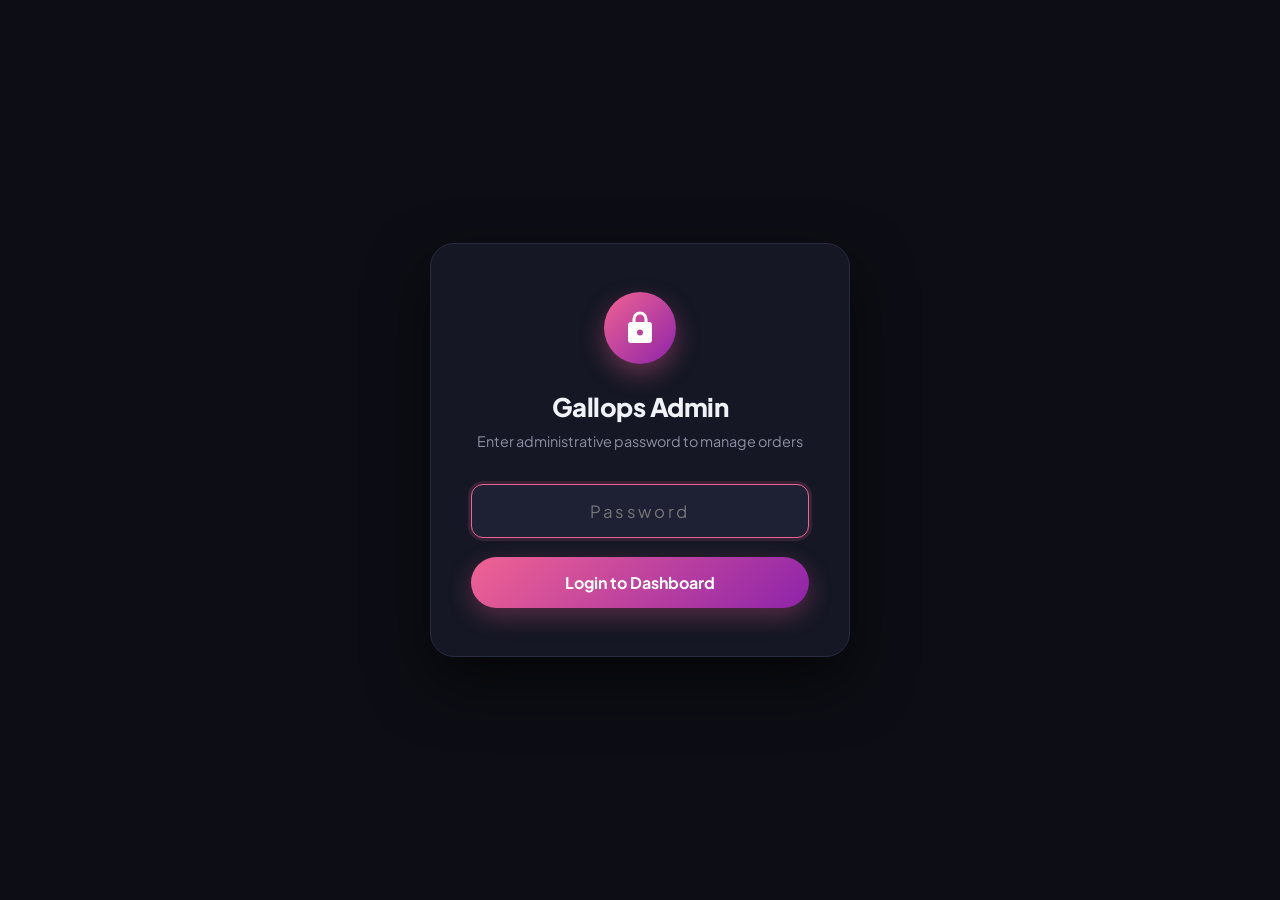
==== commit e0c47418: "Rebuild admin panel from scratch: ultra-clean, direct Google Sheets sync, rock-solid date parsing, z" ====
--- a/admin.html
+++ b/admin.html
@@ -3,800 +3,820 @@
 <head>
   <meta charset="UTF-8" />
   <meta name="viewport" content="width=device-width, initial-scale=1.0" />
-  <title>Admin Orders - Gallops Menstrual Cup</title>
+  <meta http-equiv="Cache-Control" content="no-cache, no-store, must-revalidate" />
+  <meta http-equiv="Pragma" content="no-cache" />
+  <meta http-equiv="Expires" content="0" />
+  <title>Gallops Admin - Order Management</title>
   <link rel="icon" href="assets/favicon-32x32.png" type="image/png" />
   <link href="https://fonts.googleapis.com/css2?family=Plus+Jakarta+Sans:wght@400;500;600;700;800&display=swap" rel="stylesheet" />
   <style>
-    :root { --pink:hsl(340,85%,62%); --purple:hsl(275,60%,45%); --grad:linear-gradient(135deg,hsl(340,85%,62%) 0%,hsl(275,60%,45%) 100%); --bg:#0f0f1a; --surface:#1a1a2e; --surface2:#22223a; --text:#f0f0f8; --muted:#8888aa; --border:#2e2e4e; }
-    *,*::before,*::after{box-sizing:border-box;margin:0;padding:0;}
-    body{font-family:'Plus Jakarta Sans',sans-serif;background:var(--bg);color:var(--text);min-height:100vh;}
-
-    .login-screen{position:fixed;inset:0;background:var(--bg);display:flex;align-items:center;justify-content:center;z-index:9999;}
-    .login-box{background:var(--surface);border:1px solid var(--border);border-radius:20px;padding:3rem 2.5rem;width:100%;max-width:400px;text-align:center;box-shadow:0 20px 60px rgba(0,0,0,0.5);}
-    .login-logo{width:64px;height:64px;background:var(--grad);border-radius:50%;display:flex;align-items:center;justify-content:center;margin:0 auto 1.5rem;}
-    .login-logo svg{fill:#fff;}
-    .login-box h1{font-size:1.5rem;font-weight:800;margin-bottom:0.3rem;}
-    .login-box p{color:var(--muted);font-size:0.88rem;margin-bottom:1.8rem;}
-    .login-box input{width:100%;padding:0.85rem 1rem;background:var(--surface2);border:1.5px solid var(--border);border-radius:10px;color:var(--text);font-family:inherit;font-size:1rem;outline:none;margin-bottom:1rem;text-align:center;letter-spacing:0.1em;}
-    .login-box input:focus{border-color:var(--pink);}
-    .login-box button{width:100%;padding:0.9rem;background:var(--grad);color:#fff;border:none;border-radius:50px;font-family:inherit;font-size:1rem;font-weight:700;cursor:pointer;transition:transform .2s,box-shadow .2s;}
-    .login-box button:hover{transform:translateY(-2px);box-shadow:0 8px 24px rgba(240,98,146,0.4);}
-    .login-err{color:#ff6b6b;font-size:0.82rem;margin-top:-0.5rem;margin-bottom:0.8rem;display:none;}
-    .login-err.show{display:block;}
-
-    /* SETUP BANNER */
-    .setup-banner{background:linear-gradient(135deg,#1a1a2e,#22223a);border:1.5px solid #f6ad5560;border-radius:14px;padding:1.2rem 1.5rem;margin:1rem 2rem;display:none;}
-    .setup-banner.show{display:block;}
-    .setup-banner h3{color:#f6ad55;font-size:0.95rem;font-weight:800;margin-bottom:0.6rem;}
-    .setup-banner ol{color:var(--muted);font-size:0.85rem;line-height:1.8;padding-left:1.2rem;}
-    .setup-banner ol li b{color:var(--text);}
-    .setup-banner .url-input{width:100%;padding:0.6rem 0.9rem;background:var(--bg);border:1.5px solid var(--border);border-radius:8px;color:var(--text);font-family:inherit;font-size:0.85rem;outline:none;margin-top:0.8rem;}
-    .setup-banner .url-input:focus{border-color:var(--pink);}
-    .setup-banner .save-url-btn{margin-top:0.6rem;padding:0.5rem 1.2rem;background:var(--grad);color:#fff;border:none;border-radius:50px;font-family:inherit;font-size:0.82rem;font-weight:700;cursor:pointer;}
-
-    .admin-header{background:var(--surface);border-bottom:1px solid var(--border);padding:0.9rem 2rem;display:flex;align-items:center;justify-content:space-between;position:sticky;top:0;z-index:100;}
-    .brand{display:flex;align-items:center;gap:0.8rem;}
-    .live-dot{width:10px;height:10px;background:#25d366;border-radius:50%;animation:blink 2s ease-in-out infinite;}
-    @keyframes blink{0%,100%{opacity:1;}50%{opacity:0.3;}}
-    .brand h1{font-size:1rem;font-weight:800;background:var(--grad);-webkit-background-clip:text;-webkit-text-fill-color:transparent;}
-    .hdr-actions{display:flex;gap:0.6rem;align-items:center;}
-    .hbtn{display:flex;align-items:center;gap:0.4rem;padding:0.45rem 0.9rem;border-radius:50px;border:none;font-family:inherit;font-size:0.8rem;font-weight:700;cursor:pointer;transition:all .2s;}
-    .hbtn.refresh{background:#63b3ed22;color:#63b3ed;border:1px solid #63b3ed44;}
-    .hbtn.export{background:#25d36622;color:#25d366;border:1px solid #25d36644;}
-    .hbtn.setup{background:#f6ad5522;color:#f6ad55;border:1px solid #f6ad5544;}
-    .hbtn.logout{background:var(--surface2);color:var(--muted);border:1px solid var(--border);}
-    .hbtn:hover{transform:translateY(-1px);}
-    .back-link{color:var(--pink);text-decoration:none;font-size:0.82rem;font-weight:600;}
-
-    .stats-row{display:grid;grid-template-columns:repeat(4,1fr);gap:1rem;padding:1.2rem 2rem 0;}
-    @media(max-width:900px){.stats-row{grid-template-columns:repeat(2,1fr);}}
-    .stat-card{background:var(--surface);border:1px solid var(--border);border-radius:14px;padding:1.1rem 1.3rem;}
-    .stat-label{font-size:0.72rem;font-weight:800;color:var(--muted);text-transform:uppercase;letter-spacing:0.08em;margin-bottom:0.3rem;}
-    .stat-val{font-size:1.8rem;font-weight:800;background:var(--grad);-webkit-background-clip:text;-webkit-text-fill-color:transparent;}
-    .stat-sub{font-size:0.75rem;color:var(--muted);margin-top:0.15rem;}
-
-    .toolbar{display:flex;align-items:center;gap:0.8rem;padding:1rem 2rem;flex-wrap:wrap;}
-    .search-box{flex:1;min-width:200px;position:relative;}
-    .search-box input{width:100%;padding:0.6rem 1rem 0.6rem 2.4rem;background:var(--surface);border:1.5px solid var(--border);border-radius:50px;color:var(--text);font-family:inherit;font-size:0.88rem;outline:none;}
-    .search-box input:focus{border-color:var(--pink);}
-    .search-icon{position:absolute;left:0.8rem;top:50%;transform:translateY(-50%);fill:var(--muted);}
-    .filter-btns{display:flex;gap:0.35rem;flex-wrap:wrap;}
-    .fbtn{padding:0.4rem 0.9rem;border-radius:50px;border:1.5px solid var(--border);background:transparent;color:var(--muted);font-family:inherit;font-size:0.8rem;font-weight:700;cursor:pointer;transition:all .2s;}
-    .fbtn.active,.fbtn:hover{background:var(--grad);color:#fff;border-color:transparent;}
-    .count-badge{background:var(--surface2);border:1px solid var(--border);border-radius:50px;padding:0.4rem 0.9rem;font-size:0.8rem;color:var(--muted);font-weight:700;white-space:nowrap;}
-
-    .date-toolbar{display:flex;align-items:center;gap:0.75rem;padding:0.8rem 2rem;background:rgba(22,27,34,0.7);border-top:1px solid var(--border);border-bottom:1px solid var(--border);flex-wrap:wrap;}
-    .date-group-title{display:flex;align-items:center;gap:0.4rem;font-size:0.76rem;font-weight:800;color:var(--text);letter-spacing:0.04em;text-transform:uppercase;white-space:nowrap;}
-    .date-group-title svg{fill:var(--pink);}
-    .date-preset-btns{display:flex;gap:0.35rem;flex-wrap:wrap;}
-    .dbtn{padding:0.38rem 0.85rem;border-radius:50px;border:1.5px solid var(--border);background:var(--surface2);color:var(--muted);font-family:inherit;font-size:0.78rem;font-weight:700;cursor:pointer;transition:all .2s;white-space:nowrap;}
-    .dbtn:hover{color:var(--text);border-color:var(--pink);}
-    .dbtn.active{background:var(--grad);color:#fff;border-color:transparent;box-shadow:0 2px 10px rgba(224,36,106,0.3);}
-    .date-pickers{display:flex;align-items:center;gap:0.8rem;margin-left:auto;flex-wrap:wrap;}
-    .picker-item{display:flex;align-items:center;gap:0.4rem;font-size:0.76rem;color:var(--muted);font-weight:700;}
-    .picker-item label{white-space:nowrap;}
-    .picker-item input[type="date"], .picker-item input[type="month"]{background:var(--surface2);border:1.5px solid var(--border);border-radius:8px;color:var(--text);font-family:inherit;font-size:0.78rem;padding:0.32rem 0.6rem;outline:none;cursor:pointer;color-scheme:dark;}
-    .picker-item input[type="date"]:focus, .picker-item input[type="month"]:focus{border-color:var(--pink);}
-    .dbtn-clear{padding:0.35rem 0.8rem;border-radius:50px;border:1px solid var(--border);background:transparent;color:var(--muted);font-family:inherit;font-size:0.75rem;font-weight:700;cursor:pointer;transition:all .2s;white-space:nowrap;}
-    .dbtn-clear:hover{background:var(--surface2);color:#fc8181;border-color:#fc8181;}
-    @media(max-width:900px){.date-pickers{margin-left:0;width:100%;}}
-
-    .loading-bar{height:3px;background:var(--grad);width:0;transition:width 0.3s;position:fixed;top:0;left:0;z-index:9999;}
-
-    .table-wrap{padding:0 2rem 2rem;overflow-x:auto;}
-    table{width:100%;border-collapse:collapse;min-width:900px;}
-    thead th{background:var(--surface);border-bottom:2px solid var(--border);padding:0.75rem 0.9rem;text-align:left;font-size:0.72rem;font-weight:800;text-transform:uppercase;letter-spacing:0.08em;color:var(--muted);white-space:nowrap;}
-    tbody tr{border-bottom:1px solid var(--border);transition:background .15s;}
-    tbody tr:hover{background:var(--surface);}
-    tbody td{padding:0.8rem 0.9rem;font-size:0.86rem;vertical-align:top;}
-    .oid{font-weight:800;color:var(--pink);font-size:0.8rem;white-space:nowrap;}
-    .cname{font-weight:700;}
-    .cinfo{font-size:0.76rem;color:var(--muted);margin-top:0.2rem;}
-    .addr-cell{font-size:0.78rem;color:var(--muted);max-width:180px;line-height:1.5;}
-    .prod-cell{font-weight:700;font-size:0.86rem;}
-    .qty-tag{color:var(--muted);font-size:0.75rem;}
-    .total-cell{font-weight:800;color:#60d394;white-space:nowrap;}
-    .pay-tag{font-size:0.75rem;background:var(--surface2);border-radius:50px;padding:0.2rem 0.6rem;display:inline-block;white-space:nowrap;}
-    .date-cell{font-size:0.75rem;color:var(--muted);white-space:nowrap;}
-    .notes-cell{font-size:0.76rem;color:var(--muted);font-style:italic;max-width:120px;overflow:hidden;text-overflow:ellipsis;white-space:nowrap;}
-    .status-sel{background:var(--surface2);border:1.5px solid var(--border);border-radius:50px;color:var(--text);font-family:inherit;font-size:0.76rem;font-weight:700;padding:0.22rem 0.5rem;cursor:pointer;outline:none;}
-    .status-sel.New{border-color:#f6ad55;color:#f6ad55;}
-    .status-sel.Confirmed{border-color:#63b3ed;color:#63b3ed;}
-    .status-sel.Dispatched{border-color:#9f7aea;color:#9f7aea;}
-    .status-sel.Delivered{border-color:#68d391;color:#68d391;}
-    .status-sel.Cancelled{border-color:#fc8181;color:#fc8181;}
-    .act-row{display:flex;gap:0.3rem;flex-wrap:wrap;}
-    .abtn{padding:0.28rem 0.6rem;border-radius:50px;border:none;font-family:inherit;font-size:0.72rem;font-weight:700;cursor:pointer;transition:all .2s;display:flex;align-items:center;gap:0.25rem;white-space:nowrap;}
-    .abtn.wa{background:#25d36622;color:#25d366;border:1px solid #25d36644;}
-    .abtn.del{background:#fc818122;color:#fc8181;border:1px solid #fc818144;}
-    .abtn.courier{background:#805ad522;color:#b794f4;border:1px solid #805ad544;}
-    .abtn.courier:hover{background:#805ad544;}
-
-    .courier-cell{min-width:220px;}
-    .courier-field-wrap{display:flex;flex-direction:column;gap:0.32rem;}
-    .courier-sel{width:100%;background:var(--surface2);border:1.5px solid var(--border);border-radius:6px;color:var(--text);font-family:inherit;font-size:0.75rem;font-weight:700;padding:0.25rem 0.45rem;outline:none;cursor:pointer;}
-    .courier-sel:focus{border-color:var(--pink);}
-    .tracking-input-row{display:flex;gap:0.3rem;}
-    .tracking-inp{flex:1;min-width:0;background:var(--surface2);border:1.5px solid var(--border);border-radius:6px;color:var(--text);font-family:monospace;font-size:0.76rem;padding:0.25rem 0.45rem;outline:none;}
-    .tracking-inp:focus{border-color:var(--pink);}
-    .tbtn-save{background:#38a169;color:#fff;border:none;border-radius:6px;padding:0.25rem 0.55rem;font-family:inherit;font-size:0.72rem;font-weight:700;cursor:pointer;transition:background .2s;white-space:nowrap;}
-    .tbtn-save:hover{background:#2f855a;}
-
-    .modal-overlay{position:fixed;inset:0;background:rgba(0,0,0,0.75);backdrop-filter:blur(4px);display:none;place-items:center;z-index:9999;padding:1rem;}
-    .modal-overlay.show{display:grid;}
-    .modal-box{background:var(--surface);border:1px solid var(--border);border-radius:16px;width:100%;max-width:520px;box-shadow:0 10px 40px rgba(0,0,0,0.5);overflow:hidden;}
-    .modal-hdr{display:flex;align-items:center;justify-content:space-between;padding:1.2rem 1.5rem;border-bottom:1px solid var(--border);background:var(--surface2);}
-    .modal-hdr h3{font-size:1.05rem;font-weight:800;color:var(--text);}
-    .modal-close-btn{background:none;border:none;font-size:1.2rem;color:var(--muted);cursor:pointer;}
-    .modal-close-btn:hover{color:#fff;}
-    .modal-body{padding:1.4rem;max-height:80vh;overflow-y:auto;}
-    .mgroup{margin-bottom:0.9rem;}
-    .mgroup label{display:block;font-size:0.74rem;font-weight:800;text-transform:uppercase;color:var(--muted);margin-bottom:0.35rem;letter-spacing:0.04em;}
-    .mgroup input,.mgroup select{width:100%;padding:0.55rem 0.85rem;background:var(--surface2);border:1.5px solid var(--border);border-radius:8px;color:var(--text);font-family:inherit;font-size:0.86rem;outline:none;}
-    .mgroup input:focus,.mgroup select:focus{border-color:var(--pink);}
-    .abtn:hover{transform:translateY(-1px);}
-
-    .empty-state{text-align:center;padding:4rem 2rem;color:var(--muted);}
-    .empty-state svg{fill:var(--muted);opacity:0.25;margin-bottom:1rem;}
-    .empty-state h3{font-size:1.1rem;font-weight:700;margin-bottom:0.4rem;color:var(--text);}
-
-    .toast{position:fixed;bottom:2rem;right:2rem;background:#25d366;color:#fff;padding:0.75rem 1.4rem;border-radius:50px;font-weight:700;font-size:0.88rem;box-shadow:0 8px 24px rgba(0,0,0,0.3);transform:translateY(100px);opacity:0;transition:all .3s;z-index:9998;}
-    .toast.show{transform:translateY(0);opacity:1;}
-    .toast.error{background:#e53e3e;}
+    :root {
+      --pink: #f06292;
+      --pink-dark: #d81b60;
+      --purple: #8e24aa;
+      --grad: linear-gradient(135deg, #f06292 0%, #8e24aa 100%);
+      --bg: #0d0e15;
+      --surface: #151724;
+      --surface2: #1e2133;
+      --surface3: #282b42;
+      --border: #282b40;
+      --text: #f0f2f8;
+      --text-muted: #8c90a4;
+      --green: #10b981;
+      --blue: #3b82f6;
+      --amber: #f59e0b;
+      --red: #ef4444;
+    }
+    *, *::before, *::after { box-sizing: border-box; margin: 0; padding: 0; }
+    body { font-family: 'Plus Jakarta Sans', sans-serif; background: var(--bg); color: var(--text); min-height: 100vh; line-height: 1.5; }
+
+    /* LOGIN SCREEN */
+    .login-overlay { position: fixed; inset: 0; background: var(--bg); display: flex; align-items: center; justify-content: center; z-index: 99999; padding: 1.5rem; }
+    .login-card { background: var(--surface); border: 1px solid var(--border); border-radius: 24px; padding: 3rem 2.5rem; width: 100%; max-width: 420px; text-align: center; box-shadow: 0 25px 60px rgba(0,0,0,0.6); }
+    .login-icon { width: 72px; height: 72px; background: var(--grad); border-radius: 50%; display: flex; align-items: center; justify-content: center; margin: 0 auto 1.5rem; box-shadow: 0 10px 25px rgba(240,98,146,0.35); }
+    .login-icon svg { fill: #fff; width: 36px; height: 36px; }
+    .login-card h1 { font-size: 1.6rem; font-weight: 800; margin-bottom: 0.3rem; letter-spacing: -0.02em; }
+    .login-card p { color: var(--text-muted); font-size: 0.9rem; margin-bottom: 2rem; }
+    .login-card input { width: 100%; padding: 0.95rem 1.2rem; background: var(--surface2); border: 1.5px solid var(--border); border-radius: 12px; color: var(--text); font-family: inherit; font-size: 1.05rem; outline: none; margin-bottom: 1.2rem; text-align: center; letter-spacing: 0.15em; transition: border-color .2s; }
+    .login-card input:focus { border-color: var(--pink); box-shadow: 0 0 0 3px rgba(240,98,146,0.15); }
+    .login-card button { width: 100%; padding: 0.95rem; background: var(--grad); color: #fff; border: none; border-radius: 50px; font-family: inherit; font-size: 1rem; font-weight: 700; cursor: pointer; transition: transform .2s, box-shadow .2s; box-shadow: 0 8px 24px rgba(240,98,146,0.3); }
+    .login-card button:hover { transform: translateY(-2px); box-shadow: 0 12px 30px rgba(240,98,146,0.45); }
+    .login-err { color: #f87171; font-size: 0.85rem; margin-top: -0.5rem; margin-bottom: 1rem; display: none; font-weight: 600; }
+    .login-err.show { display: block; }
+
+    /* HEADER */
+    .hdr { background: var(--surface); border-bottom: 1px solid var(--border); padding: 1rem 2rem; display: flex; align-items: center; justify-content: space-between; position: sticky; top: 0; z-index: 1000; }
+    .hdr-left { display: flex; align-items: center; gap: 1rem; }
+    .pulse-dot { width: 10px; height: 10px; background: var(--green); border-radius: 50%; box-shadow: 0 0 10px var(--green); animation: pulse 2s infinite; }
+    @keyframes pulse { 0%, 100% { opacity: 1; transform: scale(1); } 50% { opacity: 0.4; transform: scale(0.8); } }
+    .hdr-title { font-size: 1.2rem; font-weight: 800; letter-spacing: -0.01em; background: var(--grad); -webkit-background-clip: text; -webkit-text-fill-color: transparent; }
+    .hdr-right { display: flex; align-items: center; gap: 0.75rem; flex-wrap: wrap; }
+    .btn { padding: 0.55rem 1.1rem; border-radius: 50px; font-size: 0.82rem; font-weight: 700; cursor: pointer; border: none; font-family: inherit; transition: all .2s; text-decoration: none; display: inline-flex; align-items: center; gap: 0.4rem; }
+    .btn-site { background: var(--surface2); color: var(--text-muted); border: 1px solid var(--border); }
+    .btn-site:hover { color: var(--text); border-color: var(--text-muted); }
+    .btn-refresh { background: rgba(59,130,246,0.15); color: #60a5fa; border: 1px solid rgba(59,130,246,0.3); }
+    .btn-refresh:hover { background: rgba(59,130,246,0.25); }
+    .btn-export { background: rgba(16,185,129,0.15); color: #34d399; border: 1px solid rgba(16,185,129,0.3); }
+    .btn-export:hover { background: rgba(16,185,129,0.25); }
+    .btn-logout { background: rgba(239,68,68,0.15); color: #f87171; border: 1px solid rgba(239,68,68,0.3); }
+    .btn-logout:hover { background: rgba(239,68,68,0.25); }
+
+    /* LOADING BAR */
+    .loader-bar { height: 3px; background: var(--grad); width: 0%; transition: width .3s ease; position: fixed; top: 0; left: 0; z-index: 9999; }
+
+    /* MAIN CONTAINER */
+    .main-wrap { max-width: 1560px; margin: 0 auto; padding: 1.8rem 1.5rem 4rem; }
+
+    /* STATS GRID */
+    .stats-grid { display: grid; grid-template-columns: repeat(auto-fit, minmax(220px, 1fr)); gap: 1.2rem; margin-bottom: 2rem; }
+    .stat-box { background: var(--surface); border: 1px solid var(--border); border-radius: 18px; padding: 1.4rem 1.6rem; position: relative; overflow: hidden; }
+    .stat-box::after { content: ''; position: absolute; top: 0; left: 0; width: 4px; height: 100%; background: var(--grad); }
+    .stat-label { font-size: 0.78rem; text-transform: uppercase; font-weight: 800; letter-spacing: 0.08em; color: var(--text-muted); margin-bottom: 0.4rem; }
+    .stat-num { font-size: 2rem; font-weight: 800; letter-spacing: -0.02em; color: var(--text); }
+    .stat-sub { font-size: 0.8rem; color: var(--text-muted); margin-top: 0.2rem; }
+
+    /* TOOLBARS */
+    .bar-row { display: flex; align-items: center; justify-content: space-between; gap: 1rem; margin-bottom: 1rem; flex-wrap: wrap; }
+    .search-input-wrap { position: relative; flex: 1; min-width: 260px; max-width: 480px; }
+    .search-input-wrap svg { position: absolute; left: 1rem; top: 50%; transform: translateY(-50%); width: 17px; height: 17px; fill: var(--text-muted); }
+    .search-input { width: 100%; padding: 0.7rem 1rem 0.7rem 2.6rem; background: var(--surface); border: 1.5px solid var(--border); border-radius: 50px; color: var(--text); font-family: inherit; font-size: 0.9rem; outline: none; transition: border-color .2s; }
+    .search-input:focus { border-color: var(--pink); }
+
+    .filter-pills { display: flex; align-items: center; gap: 0.5rem; flex-wrap: wrap; }
+    .pill { padding: 0.45rem 1rem; border-radius: 50px; background: var(--surface2); color: var(--text-muted); font-size: 0.82rem; font-weight: 700; border: 1px solid var(--border); cursor: pointer; transition: all .2s; }
+    .pill:hover { color: var(--text); border-color: var(--pink); }
+    .pill.active { background: var(--grad); color: #fff; border-color: transparent; box-shadow: 0 4px 14px rgba(240,98,146,0.35); }
+    .order-count-badge { font-size: 0.85rem; font-weight: 700; color: var(--pink); margin-left: auto; }
+
+    .date-filter-bar { background: var(--surface); border: 1px solid var(--border); border-radius: 14px; padding: 0.85rem 1.2rem; display: flex; align-items: center; justify-content: space-between; gap: 1rem; margin-bottom: 1.5rem; flex-wrap: wrap; }
+    .date-left { display: flex; align-items: center; gap: 0.6rem; flex-wrap: wrap; }
+    .date-lbl { font-size: 0.78rem; font-weight: 800; text-transform: uppercase; color: var(--text-muted); letter-spacing: 0.05em; display: flex; align-items: center; gap: 0.4rem; }
+    .dpill { padding: 0.35rem 0.85rem; border-radius: 50px; background: var(--surface2); color: var(--text-muted); font-size: 0.78rem; font-weight: 700; border: 1px solid var(--border); cursor: pointer; }
+    .dpill.active { background: var(--grad); color: #fff; border-color: transparent; }
+    .date-right { display: flex; align-items: center; gap: 0.8rem; flex-wrap: wrap; }
+    .date-pick-item { display: flex; align-items: center; gap: 0.4rem; font-size: 0.8rem; color: var(--text-muted); font-weight: 600; }
+    .date-pick-item input { background: var(--surface2); border: 1px solid var(--border); border-radius: 8px; color: var(--text); padding: 0.35rem 0.6rem; font-family: inherit; font-size: 0.8rem; outline: none; }
+    .btn-reset-date { padding: 0.35rem 0.8rem; background: var(--surface3); border: 1px solid var(--border); border-radius: 50px; color: var(--text-muted); font-size: 0.78rem; cursor: pointer; font-weight: 700; }
+    .btn-reset-date:hover { color: var(--text); }
+
+    /* TABLE */
+    .table-card { background: var(--surface); border: 1px solid var(--border); border-radius: 20px; overflow: hidden; box-shadow: 0 10px 40px rgba(0,0,0,0.3); }
+    .table-scroll { overflow-x: auto; width: 100%; }
+    table { width: 100%; border-collapse: collapse; text-align: left; font-size: 0.86rem; min-width: 1250px; }
+    thead th { background: var(--surface2); padding: 0.95rem 1rem; font-size: 0.75rem; text-transform: uppercase; letter-spacing: 0.06em; color: var(--text-muted); font-weight: 800; border-bottom: 1px solid var(--border); white-space: nowrap; }
+    tbody td { padding: 1.1rem 1rem; border-bottom: 1px solid var(--border); vertical-align: top; }
+    tbody tr:hover { background: rgba(255,255,255,0.02); }
+
+    .oid-badge { font-family: monospace; font-size: 0.85rem; font-weight: 700; color: #f472b6; background: rgba(244,114,182,0.1); padding: 0.25rem 0.55rem; border-radius: 6px; display: inline-block; }
+    .date-cell { color: var(--text-muted); font-size: 0.8rem; white-space: nowrap; }
+    .cname { font-weight: 700; color: var(--text); font-size: 0.92rem; }
+    .cphone { font-size: 0.8rem; color: #60a5fa; text-decoration: none; display: block; margin-top: 0.15rem; }
+    .cemail { font-size: 0.78rem; color: var(--text-muted); margin-top: 0.1rem; }
+    .addr-box { max-width: 260px; font-size: 0.82rem; color: #cbd5e1; line-height: 1.45; }
+    .prod-tag { font-weight: 700; color: var(--text); }
+    .qty-badge { background: var(--surface3); color: var(--text-muted); padding: 0.15rem 0.45rem; border-radius: 4px; font-size: 0.75rem; font-weight: 700; margin-left: 0.3rem; }
+    .total-val { font-weight: 800; color: var(--green); font-size: 0.95rem; }
+    .pay-badge { font-size: 0.72rem; font-weight: 800; text-transform: uppercase; background: var(--surface3); color: var(--text-muted); padding: 0.2rem 0.5rem; border-radius: 4px; display: inline-block; margin-top: 0.25rem; }
+
+    /* STATUS SELECT */
+    .st-sel { padding: 0.45rem 0.8rem; border-radius: 8px; font-family: inherit; font-size: 0.82rem; font-weight: 800; cursor: pointer; outline: none; border: 1.5px solid transparent; }
+    .st-sel.New { background: rgba(245,158,11,0.15); color: #fbbf24; border-color: rgba(245,158,11,0.35); }
+    .st-sel.Confirmed { background: rgba(59,130,246,0.15); color: #60a5fa; border-color: rgba(59,130,246,0.35); }
+    .st-sel.Dispatched { background: rgba(142,36,170,0.18); color: #c084fc; border-color: rgba(142,36,170,0.4); }
+    .st-sel.Delivered { background: rgba(16,185,129,0.15); color: #34d399; border-color: rgba(16,185,129,0.35); }
+    .st-sel.Cancelled { background: rgba(239,68,68,0.15); color: #f87171; border-color: rgba(239,68,68,0.35); }
+
+    /* COURIER & TRACKING ROW */
+    .courier-wrap { min-width: 220px; }
+    .courier-sel { width: 100%; padding: 0.4rem 0.6rem; background: var(--surface2); border: 1px solid var(--border); border-radius: 6px; color: var(--text); font-family: inherit; font-size: 0.78rem; outline: none; margin-bottom: 0.4rem; }
+    .track-input-row { display: flex; gap: 0.35rem; }
+    .track-inp { flex: 1; padding: 0.4rem 0.6rem; background: var(--surface2); border: 1px solid var(--border); border-radius: 6px; color: var(--text); font-family: inherit; font-size: 0.78rem; outline: none; }
+    .track-inp:focus { border-color: var(--pink); }
+    .btn-save-track { padding: 0.4rem 0.65rem; background: var(--grad); color: #fff; border: none; border-radius: 6px; font-family: inherit; font-size: 0.75rem; font-weight: 700; cursor: pointer; }
+
+    /* ACTION BUTTONS */
+    .act-btns { display: flex; gap: 0.4rem; align-items: center; }
+    .act-btn { padding: 0.4rem 0.7rem; border-radius: 6px; border: none; font-family: inherit; font-size: 0.75rem; font-weight: 700; cursor: pointer; transition: transform .15s; }
+    .act-wa { background: #25d366; color: #fff; }
+    .act-del { background: rgba(239,68,68,0.15); color: #f87171; border: 1px solid rgba(239,68,68,0.3); }
+    .act-del:hover { background: rgba(239,68,68,0.3); }
+
+    /* EMPTY STATE */
+    .empty-state { text-align: center; padding: 4rem 1.5rem; display: none; }
+    .empty-state svg { width: 64px; height: 64px; fill: var(--text-muted); opacity: 0.4; margin-bottom: 1rem; }
+    .empty-state h3 { font-size: 1.25rem; font-weight: 700; color: var(--text); margin-bottom: 0.4rem; }
+    .empty-state p { font-size: 0.9rem; color: var(--text-muted); }
+
+    /* TOAST */
+    .toast { position: fixed; bottom: 2rem; right: 2rem; background: var(--surface); border: 1px solid var(--border); color: var(--text); padding: 0.9rem 1.4rem; border-radius: 12px; font-size: 0.9rem; font-weight: 600; box-shadow: 0 15px 40px rgba(0,0,0,0.5); z-index: 999999; transform: translateY(120px); opacity: 0; transition: all .3s cubic-bezier(.34,1.56,.64,1); border-left: 4px solid var(--pink); }
+    .toast.show { transform: translateY(0); opacity: 1; }
+    .toast.err { border-left-color: var(--red); color: #f87171; }
   </style>
 </head>
 <body>
 
-<!-- LOGIN -->
-<div class="login-screen" id="loginScreen">
-  <div class="login-box">
-    <div class="login-logo">
-      <svg xmlns="http://www.w3.org/2000/svg" width="30" height="30" viewBox="0 0 24 24"><path d="M12,1L3,5V11C3,16.55 6.84,21.74 12,23C17.16,21.74 21,16.55 21,11V5L12,1Z"/></svg>
-    </div>
-    <h1>Admin Dashboard</h1>
-    <p>Gallops Order Management</p>
-    <input type="password" id="pwdInput" placeholder="Enter admin password" />
-    <div class="login-err" id="loginErr">Wrong password. Please try again.</div>
-    <button id="loginBtn">Login</button>
-  </div>
-</div>
-
-<!-- ADMIN APP -->
-<div id="adminApp" style="display:none;">
-  <div class="loading-bar" id="loadingBar"></div>
-
-  <header class="admin-header">
-    <div class="brand">
-      <div class="live-dot"></div>
-      <h1>Gallops Order Dashboard</h1>
-    </div>
-    <div class="hdr-actions">
-      <a href="index.html" class="back-link">Back to Site</a>
-      <button class="hbtn setup" id="setupBtn">Setup Google Sheets</button>
-      <button class="hbtn refresh" id="refreshBtn">Refresh</button>
-      <button class="hbtn export" id="exportBtn">Export CSV</button>
-      <button class="hbtn logout" id="logoutBtn">Logout</button>
-    </div>
-  </header>
-
-  <!-- Google Sheets Setup Banner -->
-  <div class="setup-banner" id="setupBanner">
-    <h3>Connect Google Sheets (One-time setup to see orders from all customers)</h3>
-    <ol>
-      <li>Go to <b>script.google.com</b> and sign in with your Gmail</li>
-      <li>Click <b>New Project</b>, paste the code from <b>google_apps_script.gs</b> file</li>
-      <li>Click <b>Deploy > New Deployment > Web App</b></li>
-      <li>Set <b>Execute as: Me</b> and <b>Who has access: Anyone</b></li>
-      <li>Click <b>Deploy</b> and copy the <b>Web App URL</b></li>
-      <li>Paste the URL below and click Save</li>
-    </ol>
-    <input type="text" class="url-input" id="scriptUrlInput" placeholder="Paste your Google Apps Script Web App URL here..." />
-    <button class="save-url-btn" id="saveScriptUrl">Save URL</button>
-  </div>
-
-  <div class="stats-row">
-    <div class="stat-card"><div class="stat-label">Total Orders</div><div class="stat-val" id="statTotal">0</div><div class="stat-sub" id="statTotalSub">All time</div></div>
-    <div class="stat-card"><div class="stat-label">Revenue</div><div class="stat-val" id="statRevenue">Rs.0</div><div class="stat-sub" id="statRevenueSub">All orders</div></div>
-    <div class="stat-card"><div class="stat-label">New Orders</div><div class="stat-val" id="statNew">0</div><div class="stat-sub" id="statNewSub">Need confirmation</div></div>
-    <div class="stat-card"><div class="stat-label">Delivered</div><div class="stat-val" id="statDelivered">0</div><div class="stat-sub" id="statDeliveredSub">Completed</div></div>
-  </div>
-
-  <div class="toolbar">
-    <div class="search-box">
-      <svg class="search-icon" xmlns="http://www.w3.org/2000/svg" width="15" height="15" viewBox="0 0 24 24"><path d="M9.5,3A6.5,6.5 0 0,1 16,9.5C16,11.11 15.41,12.59 14.44,13.73L14.71,14H15.5L20.5,19L19,20.5L14,15.5V14.71L13.73,14.44C12.59,15.41 11.11,16 9.5,16A6.5,6.5 0 0,1 3,9.5A6.5,6.5 0 0,1 9.5,3M9.5,5C7,5 5,7 5,9.5C5,12 7,14 9.5,14C12,14 14,12 14,9.5C14,7 12,5 9.5,5Z"/></svg>
-      <input type="text" id="searchInput" placeholder="Search by name, mobile, city, order ID..." />
-    </div>
-    <div class="filter-btns">
-      <button class="fbtn active" data-filter="All">All</button>
-      <button class="fbtn" data-filter="New">New</button>
-      <button class="fbtn" data-filter="Confirmed">Confirmed</button>
-      <button class="fbtn" data-filter="Dispatched">Dispatched</button>
-      <button class="fbtn" data-filter="Delivered">Delivered</button>
-      <button class="fbtn" data-filter="Cancelled">Cancelled</button>
-    </div>
-    <span class="count-badge" id="countBadge">0 orders</span>
-  </div>
-
-  <div class="date-toolbar">
-    <div class="date-group-title">
-      <svg xmlns="http://www.w3.org/2000/svg" width="15" height="15" viewBox="0 0 24 24"><path d="M19,19H5V8H19M16,1V3H8V1H6V3H5C3.89,3 3,3.89 3,5V19A2,2 0 0,0 5,21H19A2,2 0 0,0 21,19V5C21,3.89 20.1,3 19,3H18V1M17,12H12V17H17V12Z"/></svg>
-      <span>Date Filter:</span>
-    </div>
-    <div class="date-preset-btns">
-      <button class="dbtn active" data-period="all">All Dates</button>
-      <button class="dbtn" data-period="today">Today</button>
-      <button class="dbtn" data-period="yesterday">Yesterday</button>
-      <button class="dbtn" data-period="this_month">This Month</button>
-      <button class="dbtn" data-period="last_month">Last Month</button>
-    </div>
-    <div class="date-pickers">
-      <div class="picker-item">
-        <label for="customDateInput">Date Wise:</label>
-        <input type="date" id="customDateInput" title="Choose specific date" />
+  <!-- LOADING PROGRESS -->
+  <div class="loader-bar" id="loadBar"></div>
+
+  <!-- LOGIN SCREEN -->
+  <div class="login-overlay" id="loginScreen">
+    <div class="login-card">
+      <div class="login-icon">
+        <svg viewBox="0 0 24 24"><path d="M12,17A2,2 0 0,0 14,15C14,13.89 13.1,13 12,13A2,2 0 0,0 10,15A2,2 0 0,0 12,17M18,8A2,2 0 0,1 20,10V20A2,2 0 0,1 18,22H6A2,2 0 0,1 4,20V10C4,8.89 4.89,8 6,8H7V6A5,5 0 0,1 12,1A5,5 0 0,1 17,6V8H18M12,3A3,3 0 0,0 9,6V8H15V6A3,3 0 0,0 12,3Z"/></svg>
       </div>
-      <div class="picker-item">
-        <label for="customMonthInput">Month Wise:</label>
-        <input type="month" id="customMonthInput" title="Choose specific month" />
-      </div>
-      <button class="dbtn-clear" id="clearDateBtn" title="Reset date filters">Reset Date</button>
+      <h1>Gallops Admin</h1>
+      <p>Enter administrative password to manage orders</p>
+      <input type="password" id="passInput" placeholder="Password" autofocus />
+      <div class="login-err" id="passErr">Incorrect password. Please try again.</div>
+      <button type="button" id="loginBtn">Login to Dashboard</button>
     </div>
   </div>
 
-  <div class="table-wrap">
-    <table>
-      <thead><tr>
-        <th>Order ID</th><th>Date</th><th>Customer</th><th>Address</th>
-        <th>Product</th><th>Total</th><th>Payment</th><th>Notes</th>
-        <th>Status</th><th>Courier &amp; Tracking ID</th><th>Actions</th>
-      </tr></thead>
-      <tbody id="ordersBody"></tbody>
-    </table>
-    <div class="empty-state" id="emptyState" style="display:none;">
-      <svg xmlns="http://www.w3.org/2000/svg" width="64" height="64" viewBox="0 0 24 24"><path d="M17,18C15.89,18 15,18.89 15,20A2,2 0 0,0 17,22A2,2 0 0,0 19,20C19,18.89 18.1,18 17,18M1,2V4H3L6.6,11.59L5.24,14C5.09,14.32 5,14.65 5,15A2,2 0 0,0 7,17H19V15H7.42A0.25,0.25 0 0,1 7.17,14.75C7.17,14.7 7.18,14.66 7.2,14.63L8.1,13H15.55C16.3,13 16.96,12.58 17.3,11.97L20.88,5.5C20.95,5.34 21,5.17 21,5A1,1 0 0,0 20,4H5.21L4.27,2M7,18C5.89,18 5,18.89 5,20A2,2 0 0,0 7,22A2,2 0 0,0 9,20C9,18.89 8.1,18 7,18Z"/></svg>
-      <h3>No orders yet</h3>
-      <p>Orders placed by customers will appear here automatically</p>
-    </div>
+  <!-- DASHBOARD APP -->
+  <div id="adminApp" style="display:none;">
+    <!-- HEADER -->
+    <header class="hdr">
+      <div class="hdr-left">
+        <div class="pulse-dot"></div>
+        <span class="hdr-title">Gallops Order Dashboard</span>
+      </div>
+      <div class="hdr-right">
+        <a href="index.html" class="btn btn-site" target="_blank">Back to Site &#8599;</a>
+        <button type="button" class="btn btn-refresh" id="refreshBtn">&#8635; Refresh</button>
+        <button type="button" class="btn btn-export" id="exportBtn">&#8681; Export CSV</button>
+        <button type="button" class="btn btn-logout" id="logoutBtn">Logout</button>
+      </div>
+    </header>
+
+    <main class="main-wrap">
+      <!-- STATS CARDS -->
+      <section class="stats-grid">
+        <div class="stat-box">
+          <div class="stat-label">Total Orders</div>
+          <div class="stat-num" id="statTotal">0</div>
+          <div class="stat-sub" id="statTotalSub">All time</div>
+        </div>
+        <div class="stat-box">
+          <div class="stat-label">Active Revenue</div>
+          <div class="stat-num" id="statRevenue">Rs.0</div>
+          <div class="stat-sub">Excludes cancelled</div>
+        </div>
+        <div class="stat-box">
+          <div class="stat-label">New Orders</div>
+          <div class="stat-num" id="statNew" style="color:var(--amber);">0</div>
+          <div class="stat-sub">Pending confirmation</div>
+        </div>
+        <div class="stat-box">
+          <div class="stat-label">Delivered</div>
+          <div class="stat-num" id="statDelivered" style="color:var(--green);">0</div>
+          <div class="stat-sub">Completed orders</div>
+        </div>
+      </section>
+
+      <!-- SEARCH & STATUS FILTERS -->
+      <section class="bar-row">
+        <div class="search-input-wrap">
+          <svg viewBox="0 0 24 24"><path d="M9.5,3A6.5,6.5 0 0,1 16,9.5C16,11.11 15.41,12.59 14.44,13.73L14.71,14H15.5L20.5,19L19,20.5L14,15.5V14.71L13.73,14.44C12.59,15.41 11.11,16 9.5,16A6.5,6.5 0 0,1 3,9.5A6.5,6.5 0 0,1 9.5,3M9.5,5C7,5 5,7 5,9.5C5,12 7,14 9.5,14C12,14 14,12 14,9.5C14,7 12,5 9.5,5Z"/></svg>
+          <input type="text" id="searchInp" class="search-input" placeholder="Search by customer name, phone, city, order ID..." />
+        </div>
+        <div class="filter-pills">
+          <button class="pill active" data-filter="All">All (<span id="cntAll">0</span>)</button>
+          <button class="pill" data-filter="New">New (<span id="cntNew">0</span>)</button>
+          <button class="pill" data-filter="Confirmed">Confirmed (<span id="cntConfirmed">0</span>)</button>
+          <button class="pill" data-filter="Dispatched">Dispatched (<span id="cntDispatched">0</span>)</button>
+          <button class="pill" data-filter="Delivered">Delivered (<span id="cntDelivered">0</span>)</button>
+          <button class="pill" data-filter="Cancelled">Cancelled (<span id="cntCancelled">0</span>)</button>
+        </div>
+        <span class="order-count-badge" id="countBadge">0 orders</span>
+      </section>
+
+      <!-- DATE & MONTH FILTER BAR -->
+      <section class="date-filter-bar">
+        <div class="date-left">
+          <span class="date-lbl">&#128197; Date Filter:</span>
+          <button class="dpill active" data-period="all">All Dates</button>
+          <button class="dpill" data-period="today">Today</button>
+          <button class="dpill" data-period="yesterday">Yesterday</button>
+          <button class="dpill" data-period="this_month">This Month</button>
+          <button class="dpill" data-period="last_month">Last Month</button>
+        </div>
+        <div class="date-right">
+          <div class="date-pick-item">
+            <span>Date Wise:</span>
+            <input type="date" id="datePicker" />
+          </div>
+          <div class="date-pick-item">
+            <span>Month Wise:</span>
+            <input type="month" id="monthPicker" />
+          </div>
+          <button type="button" class="btn-reset-date" id="resetDateBtn">Reset Date</button>
+        </div>
+      </section>
+
+      <!-- ORDERS TABLE -->
+      <section class="table-card">
+        <div class="table-scroll">
+          <table>
+            <thead>
+              <tr>
+                <th>Order ID</th>
+                <th>Date &amp; Time</th>
+                <th>Customer</th>
+                <th>Address</th>
+                <th>Product</th>
+                <th>Total</th>
+                <th>Status</th>
+                <th>Courier &amp; Tracking ID</th>
+                <th>Actions</th>
+              </tr>
+            </thead>
+            <tbody id="ordersBody"></tbody>
+          </table>
+        </div>
+        <div class="empty-state" id="emptyState">
+          <svg viewBox="0 0 24 24"><path d="M19,18H6L5.25,15.25L3.8,10.2L3,7.5V4H21V7.5L20.2,10.2L18.75,15.25L18,18M12,2A10,10 0 0,0 2,12A10,10 0 0,0 12,22A10,10 0 0,0 22,12A10,10 0 0,0 12,2Z"/></svg>
+          <h3>No Orders Found</h3>
+          <p>There are no orders matching your selected filters or search query.</p>
+        </div>
+      </section>
+    </main>
   </div>
-</div>
-
-<div class="modal-overlay" id="courierModal">
-  <div class="modal-box">
-    <div class="modal-hdr">
-      <div>
-        <h3>Update Courier & POD Details</h3>
-        <p id="modalOrderInfo" style="font-size:0.8rem;color:var(--muted);margin-top:0.2rem;"></p>
-      </div>
-      <button class="modal-close-btn" onclick="closeCourierModal()">âœ•</button>
-    </div>
-    <div class="modal-body">
-      <input type="hidden" id="modalOrderId" />
-      <div class="mgroup">
-        <label>Courier Partner</label>
-        <select id="modalCourierSelect" onchange="onCourierChange()">
-          <option value="DTDC Express">DTDC Express</option>
-          <option value="Delhivery">Delhivery</option>
-          <option value="Blue Dart">Blue Dart</option>
-          <option value="India Post">India Post (Speed Post)</option>
-          <option value="Shree Tirupati Courier">Shree Tirupati Courier</option>
-          <option value="Trackon Courier">Trackon Courier</option>
-          <option value="Other">Other Courier</option>
-        </select>
-      </div>
-      <div class="mgroup">
-        <label>AWB / Consignment Tracking Number</label>
-        <input type="text" id="modalTrackingNo" placeholder="e.g. D82736412" />
-      </div>
-      <div class="mgroup">
-        <label>Courier Live Tracking URL</label>
-        <input type="text" id="modalTrackUrl" placeholder="https://www.dtdc.in/" />
-      </div>
-      <div class="mgroup">
-        <label>Proof of Delivery (POD) Status</label>
-        <select id="modalPodStatus">
-          <option value="Pending">Pending (Not Delivered)</option>
-          <option value="In Transit">In Transit</option>
-          <option value="Out for Delivery">Out for Delivery</option>
-          <option value="Delivered to Customer">Delivered to Customer (POD Complete)</option>
-        </select>
-      </div>
-      <div class="mgroup">
-        <label>POD Received By</label>
-        <input type="text" id="modalPodReceivedBy" placeholder="e.g. Customer (Self) / Family Member" />
-      </div>
-      <div class="mgroup">
-        <label>POD Delivered Date & Time</label>
-        <input type="text" id="modalPodDate" placeholder="e.g. 05 Oct 2026, 03:30 PM" />
-      </div>
-      <div class="mgroup">
-        <label>POD Remarks / Notes</label>
-        <input type="text" id="modalPodRemarks" placeholder="e.g. Doorstep delivery verified, signed" />
-      </div>
-      <div style="display:flex;gap:0.8rem;margin-top:1.4rem;">
-        <button class="save-url-btn" onclick="saveCourierModal()" style="flex:1;">Save Courier & POD</button>
-        <button class="hbtn logout" onclick="closeCourierModal()" style="padding:0.6rem 1.2rem;">Cancel</button>
-      </div>
-    </div>
-  </div>
-</div>
-<div class="toast" id="toast"></div>
-
-<script>
-  var ADMIN_PASSWORD = 'gallops2024';
-  var SCRIPT_URL_KEY = 'gallops_script_url';
-  // Force the correct URL
-  localStorage.setItem(SCRIPT_URL_KEY, 'https://script.google.com/macros/s/AKfycbzgXg2FweIGDLBnGDjhxsAhmqav6FNTYjhVxt2UrRpqYOOHzF0sd15Oisd8WofCz9oE/exec');
-  var allOrders = [];
-  var currentFilter = 'All';
-  var currentSearch = '';
-  var currentDatePeriod = 'all'; // 'all', 'today', 'yesterday', 'this_month', 'last_month', 'custom_date', 'custom_month'
-  var customDateVal = '';
-  var customMonthVal = '';
-
-  function parseOrderDate(dateVal) {
-    if (!dateVal) return null;
-    var d = new Date(dateVal);
-    if (!isNaN(d.getTime())) return d;
-    var str = String(dateVal).trim();
-    var match = str.match(/^(\d{4})[-/](\d{1,2})[-/](\d{1,2})/);
-    if (match) {
-      return new Date(parseInt(match[1]), parseInt(match[2]) - 1, parseInt(match[3]));
-    }
-    return null;
-  }
-
-  function getLocalDateStr(d) {
-    if (!d) return '';
-    var y = d.getFullYear();
-    var m = ('0' + (d.getMonth() + 1)).slice(-2);
-    var day = ('0' + d.getDate()).slice(-2);
-    return y + '-' + m + '-' + day;
-  }
-
-  function getLocalMonthStr(d) {
-    if (!d) return '';
-    var y = d.getFullYear();
-    var m = ('0' + (d.getMonth() + 1)).slice(-2);
-    return y + '-' + m;
-  }
-
-  function formatDisplayDate(dateVal) {
-    var d = parseOrderDate(dateVal);
-    if (!d) return String(dateVal || '-');
-    var months = ['Jan','Feb','Mar','Apr','May','Jun','Jul','Aug','Sep','Oct','Nov','Dec'];
-    var day = ('0' + d.getDate()).slice(-2);
-    var mon = months[d.getMonth()];
-    var year = d.getFullYear();
-    var hours = d.getHours();
-    var mins = ('0' + d.getMinutes()).slice(-2);
-    var ampm = hours >= 12 ? 'PM' : 'AM';
-    hours = hours % 12;
-    hours = hours ? hours : 12;
-    var hStr = ('0' + hours).slice(-2);
-    return day + ' ' + mon + ' ' + year + ', ' + hStr + ':' + mins + ' ' + ampm;
-  }
-
-  function orderMatchesDate(o) {
-    if (currentDatePeriod === 'all') return true;
-    var d = parseOrderDate(o.date);
-    if (!d) return false;
-    var orderDateStr = getLocalDateStr(d);
-    var orderMonthStr = getLocalMonthStr(d);
-
-    var now = new Date();
-    var todayStr = getLocalDateStr(now);
-    var yest = new Date(now.getFullYear(), now.getMonth(), now.getDate() - 1);
-    var yesterdayStr = getLocalDateStr(yest);
-    var thisMonthStr = getLocalMonthStr(now);
-    var lastMonthDate = new Date(now.getFullYear(), now.getMonth() - 1, 1);
-    var lastMonthStr = getLocalMonthStr(lastMonthDate);
-
-    if (currentDatePeriod === 'today') {
-      return orderDateStr === todayStr;
-    } else if (currentDatePeriod === 'yesterday') {
-      return orderDateStr === yesterdayStr;
-    } else if (currentDatePeriod === 'this_month') {
-      return orderMonthStr === thisMonthStr;
-    } else if (currentDatePeriod === 'last_month') {
-      return orderMonthStr === lastMonthStr;
-    } else if (currentDatePeriod === 'custom_date') {
-      return orderDateStr === customDateVal;
-    } else if (currentDatePeriod === 'custom_month') {
-      return orderMonthStr === customMonthVal;
-    }
-    return true;
-  }
-
-  // LOGIN
-  function doLogin() {
-    var pwd = document.getElementById('pwdInput').value;
-    if (pwd === ADMIN_PASSWORD) {
-      sessionStorage.setItem('g_admin', '1');
+
+  <!-- TOAST NOTIFICATION -->
+  <div class="toast" id="toast"></div>
+
+  <script>
+    // ==========================================
+    // GALLOPS ADMIN CORE LOGIC - ROBUST & DIRECT
+    // ==========================================
+    var ADMIN_PASS = 'gallops2024';
+    // Exact verified working Google Apps Script Web App URL
+    var SCRIPT_URL = 'https://script.google.com/macros/s/AKfycbzgXg2FweIGDLBnGDjhxsAhmqav6FNTYjhVxt2UrRpqYOOHzF0sd15Oisd8WofCz9oE/exec';
+    
+    var allOrders = [];
+    var currentFilter = 'All';
+    var currentSearch = '';
+    var currentDatePeriod = 'all'; // 'all', 'today', 'yesterday', 'this_month', 'last_month', 'custom_date', 'custom_month'
+    var customDateVal = '';
+    var customMonthVal = '';
+
+    // TOAST
+    function showToast(msg, isErr) {
+      var t = document.getElementById('toast');
+      t.textContent = msg;
+      t.className = 'toast show' + (isErr ? ' err' : '');
+      setTimeout(function() { t.className = 'toast'; }, 3500);
+    }
+
+    function setProgress(pct) {
+      document.getElementById('loadBar').style.width = pct + '%';
+    }
+
+    // LOGIN
+    function doLogin() {
+      var pwd = document.getElementById('passInput').value;
+      if (pwd === ADMIN_PASS) {
+        sessionStorage.setItem('g_admin_logged', '1');
+        document.getElementById('loginScreen').style.display = 'none';
+        document.getElementById('adminApp').style.display = 'block';
+        initApp();
+      } else {
+        document.getElementById('passErr').classList.add('show');
+        document.getElementById('passInput').value = '';
+      }
+    }
+    document.getElementById('loginBtn').onclick = doLogin;
+    document.getElementById('passInput').onkeydown = function(e) { if (e.key === 'Enter') doLogin(); };
+    document.getElementById('logoutBtn').onclick = function() {
+      sessionStorage.removeItem('g_admin_logged');
+      location.reload();
+    };
+
+    if (sessionStorage.getItem('g_admin_logged')) {
       document.getElementById('loginScreen').style.display = 'none';
       document.getElementById('adminApp').style.display = 'block';
-      init();
-    } else {
-      document.getElementById('loginErr').classList.add('show');
-      document.getElementById('pwdInput').value = '';
-    }
-  }
-  document.getElementById('loginBtn').onclick = doLogin;
-  document.getElementById('pwdInput').onkeydown = function(e) { if(e.key==='Enter') doLogin(); };
-  document.getElementById('logoutBtn').onclick = function() {
-    sessionStorage.removeItem('g_admin');
-    location.reload();
-  };
-  if (sessionStorage.getItem('g_admin')) {
-    document.getElementById('loginScreen').style.display = 'none';
-    document.getElementById('adminApp').style.display = 'block';
-    init();
-  }
-
-  // SETUP BANNER
-  var setupOpen = false;
-  document.getElementById('setupBtn').onclick = function() {
-    setupOpen = !setupOpen;
-    var b = document.getElementById('setupBanner');
-    b.classList.toggle('show', setupOpen);
-    var sv = localStorage.getItem(SCRIPT_URL_KEY);
-    if (sv) document.getElementById('scriptUrlInput').value = sv;
-  };
-  document.getElementById('saveScriptUrl').onclick = function() {
-    var url = document.getElementById('scriptUrlInput').value.trim();
-    if (!url) return;
-    localStorage.setItem(SCRIPT_URL_KEY, url);
-    showToast('Google Sheets URL saved! Refreshing orders...');
-    document.getElementById('setupBanner').classList.remove('show');
-    setupOpen = false;
-    loadOrders();
-  };
-
-  // TOAST
-  function showToast(msg, isError) {
-    var t = document.getElementById('toast');
-    t.textContent = msg;
-    t.className = 'toast show' + (isError ? ' error' : '');
-    setTimeout(function() { t.className = 'toast'; }, 3500);
-  }
-
-  // LOADING BAR
-  function setLoading(pct) {
-    document.getElementById('loadingBar').style.width = pct + '%';
-  }
-
-  var STATUS_KEY = 'gallops_status_overrides';
-  var DELETED_KEY = 'gallops_deleted_orders_v2';
-
-  function getStatusOverrides() {
-    try { return JSON.parse(localStorage.getItem(STATUS_KEY) || '{}'); } catch(e) { return {}; }
-  }
-  function saveStatusOverride(id, status) {
-    var o = getStatusOverrides();
-    o[id] = status;
-    localStorage.setItem(STATUS_KEY, JSON.stringify(o));
-  }
-  function getDeletedOrderIds() {
-    try { return JSON.parse(localStorage.getItem(DELETED_KEY) || '[]'); } catch(e) { return []; }
-  }
-  function addDeletedOrderId(id) {
-    var d = getDeletedOrderIds();
-    if (d.indexOf(id) === -1) d.push(id);
-    localStorage.setItem(DELETED_KEY, JSON.stringify(d));
-    var o = getStatusOverrides();
-    delete o[id];
-    localStorage.setItem(STATUS_KEY, JSON.stringify(o));
-  }
-
-  // LOAD ORDERS
-  function loadOrders() {
-    var scriptUrl = localStorage.getItem(SCRIPT_URL_KEY);
-    if (!scriptUrl) {
-      allOrders = [];
+      initApp();
+    }
+
+    // DATE PARSING & FORMATTING (ROCK-SOLID)
+    function parseOrderDate(dateVal) {
+      if (!dateVal) return null;
+      if (dateVal instanceof Date) return isNaN(dateVal.getTime()) ? null : dateVal;
+      var str = String(dateVal).trim();
+      if (!str || str === '-') return null;
+
+      var d = new Date(str);
+      if (!isNaN(d.getTime())) {
+        var dmMatch = str.match(/^(\d{1,2})[\/-](\d{1,2})[\/-](\d{4})(?:[,\s]+(\d{1,2}):(\d{1,2})(?::(\d{1,2}))?\s*(am|pm)?)?/i);
+        if (dmMatch) {
+          var day = parseInt(dmMatch[1], 10);
+          var mon = parseInt(dmMatch[2], 10) - 1;
+          var yr = parseInt(dmMatch[3], 10);
+          var hr = dmMatch[4] ? parseInt(dmMatch[4], 10) : 0;
+          var min = dmMatch[5] ? parseInt(dmMatch[5], 10) : 0;
+          var sec = dmMatch[6] ? parseInt(dmMatch[6], 10) : 0;
+          var ampm = dmMatch[7] ? dmMatch[7].toLowerCase() : '';
+          if (ampm === 'pm' && hr < 12) hr += 12;
+          if (ampm === 'am' && hr === 12) hr = 0;
+          return new Date(yr, mon, day, hr, min, sec);
+        }
+        return d;
+      }
+
+      var ymMatch = str.match(/^(\d{4})[\/-](\d{1,2})[\/-](\d{1,2})(?:[,\sT]+(\d{1,2}):(\d{1,2})(?::(\d{1,2}))?\s*(am|pm)?)?/i);
+      if (ymMatch) {
+        var yr = parseInt(ymMatch[1], 10);
+        var mon = parseInt(ymMatch[2], 10) - 1;
+        var day = parseInt(ymMatch[3], 10);
+        var hr = ymMatch[4] ? parseInt(ymMatch[4], 10) : 0;
+        var min = ymMatch[5] ? parseInt(ymMatch[5], 10) : 0;
+        var sec = ymMatch[6] ? parseInt(ymMatch[6], 10) : 0;
+        var ampm = ymMatch[7] ? ymMatch[7].toLowerCase() : '';
+        if (ampm === 'pm' && hr < 12) hr += 12;
+        if (ampm === 'am' && hr === 12) hr = 0;
+        return new Date(yr, mon, day, hr, min, sec);
+      }
+
+      return null;
+    }
+
+    function formatDisplayDate(dateVal) {
+      if (!dateVal) return '-';
+      var d = parseOrderDate(dateVal);
+      if (!d) return String(dateVal);
+      var months = ['Jan','Feb','Mar','Apr','May','Jun','Jul','Aug','Sep','Oct','Nov','Dec'];
+      var day = ('0' + d.getDate()).slice(-2);
+      var mon = months[d.getMonth()];
+      var year = d.getFullYear();
+      var hours = d.getHours();
+      var mins = ('0' + d.getMinutes()).slice(-2);
+      var ampm = hours >= 12 ? 'PM' : 'AM';
+      hours = hours % 12 || 12;
+      return day + ' ' + mon + ' ' + year + '<br><span style="color:#64748b;font-size:0.75rem;">' + ('0' + hours).slice(-2) + ':' + mins + ' ' + ampm + '</span>';
+    }
+
+    function getLocalDateStr(d) {
+      if (!d) return '';
+      return d.getFullYear() + '-' + ('0' + (d.getMonth() + 1)).slice(-2) + '-' + ('0' + d.getDate()).slice(-2);
+    }
+
+    function getLocalMonthStr(d) {
+      if (!d) return '';
+      return d.getFullYear() + '-' + ('0' + (d.getMonth() + 1)).slice(-2);
+    }
+
+    function orderMatchesDate(o) {
+      if (currentDatePeriod === 'all') return true;
+      var d = parseOrderDate(o.date);
+      if (!d) return true; // Keep visible if date couldn't be parsed
+      var orderDateStr = getLocalDateStr(d);
+      var orderMonthStr = getLocalMonthStr(d);
+
+      var now = new Date();
+      var todayStr = getLocalDateStr(now);
+      var yest = new Date(now.getFullYear(), now.getMonth(), now.getDate() - 1);
+      var yesterdayStr = getLocalDateStr(yest);
+      var thisMonthStr = getLocalMonthStr(now);
+      var lastMonthDate = new Date(now.getFullYear(), now.getMonth() - 1, 1);
+      var lastMonthStr = getLocalMonthStr(lastMonthDate);
+
+      if (currentDatePeriod === 'today') return orderDateStr === todayStr;
+      if (currentDatePeriod === 'yesterday') return orderDateStr === yesterdayStr;
+      if (currentDatePeriod === 'this_month') return orderMonthStr === thisMonthStr;
+      if (currentDatePeriod === 'last_month') return orderMonthStr === lastMonthStr;
+      if (currentDatePeriod === 'custom_date') return orderDateStr === customDateVal;
+      if (currentDatePeriod === 'custom_month') return orderMonthStr === customMonthVal;
+      return true;
+    }
+
+    // LOCAL OVERRIDES (STATUS & COURIER CACHING)
+    var STATUS_KEY = 'gallops_status_overrides';
+    var COURIER_KEY = 'gallops_courier_tracking_data';
+    var DELETED_KEY = 'gallops_deleted_orders_v2';
+
+    function getOverrides() {
+      try { return JSON.parse(localStorage.getItem(STATUS_KEY) || '{}'); } catch(e) { return {}; }
+    }
+    function saveOverride(id, st) {
+      var o = getOverrides();
+      o[String(id).trim()] = String(st).trim();
+      localStorage.setItem(STATUS_KEY, JSON.stringify(o));
+    }
+
+    function getCourierData() {
+      try { return JSON.parse(localStorage.getItem(COURIER_KEY) || '{}'); } catch(e) { return {}; }
+    }
+    function saveCourierData(id, courier, trackingNo) {
+      var map = getCourierData();
+      map[String(id).trim()] = { courier: courier, trackingNo: trackingNo };
+      localStorage.setItem(COURIER_KEY, JSON.stringify(map));
+    }
+
+    function getDeletedIds() {
+      try { return JSON.parse(localStorage.getItem(DELETED_KEY) || '[]'); } catch(e) { return []; }
+    }
+
+    // LOAD ORDERS (DIRECT & FAILSAFE)
+    var isFirstLoad = true;
+    function loadOrders() {
+      setProgress(35);
+      fetch(SCRIPT_URL)
+        .then(function(res) { return res.json(); })
+        .then(function(data) {
+          setProgress(100);
+          var raw = (data && data.orders) ? data.orders : [];
+          var overrides = getOverrides();
+          var courierMap = getCourierData();
+          var deletedList = getDeletedIds();
+
+          // 1. Filter out completely blank test rows
+          var valid = raw.filter(function(o) {
+            if (!o) return false;
+            var name = String(o.name || '').trim();
+            var phone = String(o.mobile || '').trim();
+            return name !== '' && name !== '-' && phone !== '' && phone !== '-';
+          });
+
+          // 2. Clean and deduplicate by Order ID
+          var seen = {};
+          var unique = [];
+          for (var i = 0; i < valid.length; i++) {
+            var ord = valid[i];
+            ord.id = String(ord.id || '').trim();
+            if (ord.id && !seen[ord.id]) {
+              seen[ord.id] = true;
+              unique.push(ord);
+            }
+          }
+
+          // 3. Apply admin overrides and local courier cache
+          allOrders = unique.filter(function(o) {
+            return deletedList.indexOf(o.id) === -1;
+          }).map(function(o) {
+            var cid = o.id;
+            if (overrides[cid]) {
+              o.status = overrides[cid];
+            } else if (!o.status || o.status === '-') {
+              o.status = 'New';
+            }
+
+            if (courierMap[cid]) {
+              if (!o.courier && courierMap[cid].courier) o.courier = courierMap[cid].courier;
+              if (!o.trackingNo && courierMap[cid].trackingNo) o.trackingNo = courierMap[cid].trackingNo;
+            }
+            return o;
+          });
+
+          renderAll();
+
+          if (isFirstLoad) {
+            isFirstLoad = false;
+            var newCount = allOrders.filter(function(o) { return o.status === 'New'; }).length;
+            if (newCount > 0) showToast(newCount + ' new order' + (newCount > 1 ? 's' : '') + ' waiting!');
+          }
+          setTimeout(function() { setProgress(0); }, 400);
+        })
+        .catch(function(err) {
+          setProgress(0);
+          showToast('Could not fetch orders. Please check connection.', true);
+          console.error(err);
+        });
+    }
+
+    // STATS & COUNTERS
+    function renderStats() {
+      var dateOrders = allOrders.filter(orderMatchesDate);
+      var total = dateOrders.length;
+      var activeOrders = dateOrders.filter(function(o) { return String(o.status || '').toLowerCase().trim() !== 'cancelled'; });
+      var rev = activeOrders.reduce(function(sum, o) { return sum + (parseInt(o.total) || 0); }, 0);
+      var newOrders = dateOrders.filter(function(o) { return String(o.status || '').toLowerCase().trim() === 'new'; }).length;
+      var delivered = dateOrders.filter(function(o) { return String(o.status || '').toLowerCase().trim() === 'delivered'; }).length;
+
+      document.getElementById('statTotal').textContent = total;
+      document.getElementById('statRevenue').textContent = 'Rs.' + rev;
+      document.getElementById('statNew').textContent = newOrders;
+      document.getElementById('statDelivered').textContent = delivered;
+
+      // Update Tab Pill Counts
+      document.getElementById('cntAll').textContent = allOrders.filter(orderMatchesDate).length;
+      document.getElementById('cntNew').textContent = allOrders.filter(orderMatchesDate).filter(function(o){ return String(o.status||'').toLowerCase()==='new'; }).length;
+      document.getElementById('cntConfirmed').textContent = allOrders.filter(orderMatchesDate).filter(function(o){ return String(o.status||'').toLowerCase()==='confirmed'; }).length;
+      document.getElementById('cntDispatched').textContent = allOrders.filter(orderMatchesDate).filter(function(o){ return String(o.status||'').toLowerCase()==='dispatched'; }).length;
+      document.getElementById('cntDelivered').textContent = allOrders.filter(orderMatchesDate).filter(function(o){ return String(o.status||'').toLowerCase()==='delivered'; }).length;
+      document.getElementById('cntCancelled').textContent = allOrders.filter(orderMatchesDate).filter(function(o){ return String(o.status||'').toLowerCase()==='cancelled'; }).length;
+    }
+
+    // FILTER ORDERS
+    function getFiltered() {
+      var list = allOrders.slice();
+      list = list.filter(orderMatchesDate);
+
+      if (currentFilter !== 'All') {
+        var fLower = currentFilter.toLowerCase().trim();
+        list = list.filter(function(o) {
+          return String(o.status || '').toLowerCase().trim() === fLower;
+        });
+      }
+
+      if (currentSearch) {
+        var q = currentSearch.toLowerCase().trim();
+        list = list.filter(function(o) {
+          return String(o.name || '').toLowerCase().indexOf(q) !== -1 ||
+                 String(o.mobile || '').indexOf(q) !== -1 ||
+                 String(o.city || '').toLowerCase().indexOf(q) !== -1 ||
+                 String(o.id || '').toLowerCase().indexOf(q) !== -1 ||
+                 String(o.email || '').toLowerCase().indexOf(q) !== -1;
+        });
+      }
+
+      return list;
+    }
+
+    // RENDER TABLE
+    function renderTable() {
+      var orders = getFiltered();
+      var tbody = document.getElementById('ordersBody');
+      var empty = document.getElementById('emptyState');
+
+      document.getElementById('countBadge').textContent = orders.length + ' order' + (orders.length !== 1 ? 's' : '');
+
+      if (!orders.length) {
+        tbody.innerHTML = '';
+        empty.style.display = 'block';
+        return;
+      }
+      empty.style.display = 'none';
+
+      tbody.innerHTML = orders.map(function(o) {
+        var st = String(o.status || 'New').trim();
+        var courierVal = o.courier || '';
+        var trackingVal = o.trackingNo || '';
+
+        var couriers = ['', 'DTDC Express', 'Delhivery', 'Blue Dart', 'India Post', 'Shree Tirupati Courier', 'Trackon Courier', 'Other'];
+        var courierOptions = couriers.map(function(c) {
+          return '<option value="' + c + '"' + (courierVal === c ? ' selected' : '') + '>' + (c || '-- Select Courier --') + '</option>';
+        }).join('');
+
+        return '<tr>' +
+          '<td><span class="oid-badge">' + (o.id || '-') + '</span></td>' +
+          '<td class="date-cell">' + formatDisplayDate(o.date) + '</td>' +
+          '<td>' +
+            '<div class="cname">' + (o.name || '-') + '</div>' +
+            '<a href="tel:' + (o.mobile || '') + '" class="cphone">&#9742; +91 ' + (o.mobile || '-') + '</a>' +
+            (o.email ? '<div class="cemail">' + o.email + '</div>' : '') +
+          '</td>' +
+          '<td>' +
+            '<div class="addr-box">' +
+              (o.address || '') + (o.landmark ? ', Near ' + o.landmark : '') + '<br>' +
+              (o.city || '') + ', ' + (o.state || '') + ' - ' + (o.pincode || '') +
+            '</div>' +
+          '</td>' +
+          '<td>' +
+            '<span class="prod-tag">Gallops ' + (o.size || '') + ' Cup</span>' +
+            '<span class="qty-badge">x' + (o.qty || 1) + '</span>' +
+          '</td>' +
+          '<td>' +
+            '<div class="total-val">Rs.' + (o.total || 0) + '</div>' +
+            '<span class="pay-badge">' + (o.payment || 'COD') + '</span>' +
+          '</td>' +
+          '<td>' +
+            '<select class="st-sel ' + st + '" data-id="' + o.id + '" onchange="changeStatus(this)">' +
+              ['New','Confirmed','Dispatched','Delivered','Cancelled'].map(function(s) {
+                return '<option value="' + s + '"' + (st === s ? ' selected' : '') + '>' + s + '</option>';
+              }).join('') +
+            '</select>' +
+          '</td>' +
+          '<td>' +
+            '<div class="courier-wrap">' +
+              '<select class="courier-sel" data-id="' + o.id + '" onchange="saveRowCourier(\'' + o.id + '\')">' + courierOptions + '</select>' +
+              '<div class="track-input-row">' +
+                '<input type="text" class="track-inp" placeholder="Tracking ID..." value="' + trackingVal + '" data-id="' + o.id + '" onkeydown="if(event.key===\'Enter\') saveRowCourier(\'' + o.id + '\')" />' +
+                '<button type="button" class="btn-save-track" onclick="saveRowCourier(\'' + o.id + '\')">Save</button>' +
+              '</div>' +
+            '</div>' +
+          '</td>' +
+          '<td>' +
+            '<div class="act-btns">' +
+              '<button type="button" class="act-btn act-wa" onclick="sendWA(\'' + o.id + '\')" title="Send WhatsApp Confirmation">&#128172; WhatsApp</button>' +
+              '<button type="button" class="act-btn act-del" onclick="deleteOrder(\'' + o.id + '\')" title="Delete Order">&#128465;</button>' +
+            '</div>' +
+          '</td>' +
+        '</tr>';
+      }).join('');
+    }
+
+    function renderAll() {
+      renderStats();
+      renderTable();
+    }
+
+    // STATUS CHANGE (IMMEDIATE + SYNC)
+    function changeStatus(sel) {
+      var newStatus = String(sel.value || '').trim();
+      sel.className = 'st-sel ' + newStatus;
+      var id = String(sel.dataset.id || '').trim();
+
+      var ord = allOrders.find(function(o) { return o.id === id; });
+      if (ord) ord.status = newStatus;
+
+      saveOverride(id, newStatus);
       renderAll();
-      document.getElementById('setupBanner').classList.add('show');
-      setupOpen = true;
-      return;
-    }
-    setLoading(30);
-    fetch(scriptUrl)
-      .then(function(r) { return r.json(); })
-      .then(function(data) {
-        setLoading(100);
-        var rawOrders = data.orders || [];
-        var deleted = getDeletedOrderIds();
-        var overrides = getStatusOverrides();
-
-        // Filter out blank/empty test rows (must have customer name and phone, safely handling numbers)
-        var validOrders = rawOrders.filter(function(o) {
-          if (!o) return false;
-          var name = String(o.name || '').trim();
-          var mobile = String(o.mobile || '').trim();
-          return name !== '' && name !== '-' && mobile !== '' && mobile !== '-';
-        });
-
-        // Deduplicate order IDs so duplicate rows never stack up
-        var seenIds = {};
-        var uniqueOrders = [];
-        for (var i = 0; i < validOrders.length; i++) {
-          var ord = validOrders[i];
-          var ordId = String(ord.id || '');
-          if (ordId && !seenIds[ordId]) {
-            seenIds[ordId] = true;
-            uniqueOrders.push(ord);
-          }
-        }
-
-        allOrders = uniqueOrders.filter(function(o) {
-          return deleted.indexOf(o.id) === -1;
-        }).map(function(o) {
-          if (overrides[o.id]) {
-            o.status = overrides[o.id];
-          } else if (!o.status) {
-            o.status = 'New';
-          }
-          return o;
-        });
-
-        renderAll();
-        if (allOrders.length > 0) {
-          var newOrd = allOrders.filter(function(o) { return o.status === 'New'; }).length;
-          if (newOrd > 0) showToast(newOrd + ' new order' + (newOrd > 1 ? 's' : '') + ' waiting!');
-        }
-        setTimeout(function() { setLoading(0); }, 500);
-      })
-      .catch(function(err) {
-        setLoading(0);
-        showToast('Could not load orders. Check your Script URL.', true);
+      showToast('Order ' + id + ' updated to ' + newStatus);
+
+      // Send to Google Sheets
+      fetch(SCRIPT_URL + '?action=updateStatus&id=' + encodeURIComponent(id) + '&status=' + encodeURIComponent(newStatus), { mode: 'no-cors' }).catch(function(){});
+      fetch(SCRIPT_URL, {
+        method: 'POST',
+        headers: { 'Content-Type': 'text/plain;charset=utf-8' },
+        body: JSON.stringify({ action: 'updateStatus', id: id, status: newStatus })
+      }).catch(function(){});
+    }
+
+    // COURIER SAVE
+    function saveRowCourier(id) {
+      id = String(id).trim();
+      var row = document.querySelector('select.courier-sel[data-id="' + id + '"]');
+      var inp = document.querySelector('input.track-inp[data-id="' + id + '"]');
+      if (!row || !inp) return;
+
+      var courierVal = row.value.trim();
+      var trackVal = inp.value.trim();
+
+      var ord = allOrders.find(function(o) { return o.id === id; });
+      if (ord) {
+        ord.courier = courierVal;
+        ord.trackingNo = trackVal;
+      }
+
+      saveCourierData(id, courierVal, trackVal);
+      showToast('Courier & Tracking saved for ' + id);
+
+      fetch(SCRIPT_URL + '?action=updateCourier&id=' + encodeURIComponent(id) + '&courier=' + encodeURIComponent(courierVal) + '&trackingNo=' + encodeURIComponent(trackVal), { mode: 'no-cors' }).catch(function(){});
+      fetch(SCRIPT_URL, {
+        method: 'POST',
+        headers: { 'Content-Type': 'text/plain;charset=utf-8' },
+        body: JSON.stringify({ action: 'updateCourier', id: id, courier: courierVal, trackingNo: trackVal })
+      }).catch(function(){});
+    }
+
+    // WHATSAPP
+    function sendWA(id) {
+      var o = allOrders.find(function(x) { return x.id === id; });
+      if (!o) return;
+      var phone = String(o.mobile || '').replace(/\D/g, '').slice(-10);
+      var msg = 'Hello ' + o.name + '! Your Gallops Menstrual Cup order (' + o.id + ') is confirmed! We will dispatch your Gallops ' + (o.size || '') + ' Cup (Qty: ' + (o.qty || 1) + ', Rs.' + (o.total || '') + ') within 24-48 hours. Thank you for choosing Gallops!';
+      window.open('https://wa.me/91' + phone + '?text=' + encodeURIComponent(msg), '_blank');
+    }
+
+    // DELETE ORDER
+    function deleteOrder(id) {
+      var ord = allOrders.find(function(o) { return o.id === id; });
+      var name = ord ? ord.name : id;
+      if (!confirm('Are you sure you want to delete order ' + id + ' (' + name + ')?')) return;
+
+      var delList = getDeletedIds();
+      if (delList.indexOf(id) === -1) delList.push(id);
+      localStorage.setItem(DELETED_KEY, JSON.stringify(delList));
+
+      allOrders = allOrders.filter(function(o) { return o.id !== id; });
+      renderAll();
+      showToast('Order ' + id + ' deleted');
+
+      fetch(SCRIPT_URL + '?action=deleteOrder&id=' + encodeURIComponent(id), { mode: 'no-cors' }).catch(function(){});
+    }
+
+    // EXPORT CSV
+    document.getElementById('exportBtn').onclick = function() {
+      var list = getFiltered();
+      if (!list.length) { showToast('No orders to export', true); return; }
+      var headers = ['Order ID','Date','Name','Mobile','Email','Address','Landmark','City','State','PIN','Size','Qty','Total','Payment','Status','Courier','Tracking ID'];
+      var rows = list.map(function(o) {
+        return [
+          o.id, '"' + (o.date || '') + '"', '"' + (o.name || '') + '"', o.mobile, o.email,
+          '"' + (o.address || '') + '"', '"' + (o.landmark || '') + '"', o.city, o.state, o.pincode,
+          o.size, o.qty, o.total, o.payment, o.status, '"' + (o.courier || '') + '"', '"' + (o.trackingNo || '') + '"'
+        ].join(',');
       });
-  }
-
-  // INIT
-  function init() {
-    loadOrders();
-    // Auto-refresh every 60 seconds
-    setInterval(loadOrders, 60000);
-  }
-
-  // STATS
-  function renderStats() {
-    var dateOrders = allOrders.filter(orderMatchesDate);
-    var total = dateOrders.length;
-    var revenue = dateOrders.reduce(function(s, o) { return s + (parseInt(o.total) || 0); }, 0);
-    var newCount = dateOrders.filter(function(o) { return String(o.status) === 'New'; }).length;
-    var delivered = dateOrders.filter(function(o) { return String(o.status) === 'Delivered'; }).length;
-
-    var periodLabel = 'All time';
-    if (currentDatePeriod === 'today') periodLabel = 'Today';
-    else if (currentDatePeriod === 'yesterday') periodLabel = 'Yesterday';
-    else if (currentDatePeriod === 'this_month') periodLabel = 'This Month';
-    else if (currentDatePeriod === 'last_month') periodLabel = 'Last Month';
-    else if (currentDatePeriod === 'custom_date' && customDateVal) periodLabel = customDateVal;
-    else if (currentDatePeriod === 'custom_month' && customMonthVal) periodLabel = customMonthVal;
-
-    document.getElementById('statTotal').textContent = total;
-    document.getElementById('statRevenue').textContent = 'Rs.' + revenue;
-    document.getElementById('statNew').textContent = newCount;
-    document.getElementById('statDelivered').textContent = delivered;
-
-    var totalSub = document.getElementById('statTotalSub');
-    if (totalSub) totalSub.textContent = periodLabel;
-    var revSub = document.getElementById('statRevenueSub');
-    if (revSub) revSub.textContent = periodLabel === 'All time' ? 'All orders' : periodLabel;
-    var newSub = document.getElementById('statNewSub');
-    if (newSub) newSub.textContent = periodLabel === 'All time' ? 'Need confirmation' : periodLabel;
-    var delSub = document.getElementById('statDeliveredSub');
-    if (delSub) delSub.textContent = periodLabel === 'All time' ? 'Completed' : periodLabel;
-  }
-
-  // FILTER
-  function getFiltered() {
-    var orders = allOrders.slice();
-    orders = orders.filter(orderMatchesDate);
-    if (currentFilter !== 'All') orders = orders.filter(function(o) { return String(o.status) === currentFilter; });
-    if (currentSearch) {
-      var q = currentSearch.toLowerCase();
-      orders = orders.filter(function(o) {
-        return String(o.name || '').toLowerCase().indexOf(q) !== -1 ||
-               String(o.mobile || '').indexOf(q) !== -1 ||
-               String(o.city || '').toLowerCase().indexOf(q) !== -1 ||
-               String(o.id || '').toLowerCase().indexOf(q) !== -1 ||
-               String(o.email || '').toLowerCase().indexOf(q) !== -1;
-      });
-    }
-    return orders;
-  }
-
-  // RENDER TABLE
-  function renderTable() {
-    var orders = getFiltered();
-    var tbody = document.getElementById('ordersBody');
-
-    var periodSuffix = '';
-    if (currentDatePeriod === 'today') periodSuffix = ' (Today)';
-    else if (currentDatePeriod === 'yesterday') periodSuffix = ' (Yesterday)';
-    else if (currentDatePeriod === 'this_month') periodSuffix = ' (This Month)';
-    else if (currentDatePeriod === 'last_month') periodSuffix = ' (Last Month)';
-    else if (currentDatePeriod === 'custom_date' && customDateVal) periodSuffix = ' (' + customDateVal + ')';
-    else if (currentDatePeriod === 'custom_month' && customMonthVal) periodSuffix = ' (' + customMonthVal + ')';
-
-    document.getElementById('countBadge').textContent = orders.length + ' order' + (orders.length !== 1 ? 's' : '') + periodSuffix;
-    if (!orders.length) {
-      tbody.innerHTML = '';
-      document.getElementById('emptyState').style.display = 'block';
-      return;
-    }
-    document.getElementById('emptyState').style.display = 'none';
-    tbody.innerHTML = orders.map(function(o, idx) {
-      var st = String(o.status || 'New');
-      return '<tr>' +
-        '<td class="oid">' + (o.id||'-') + '</td>' +
-        '<td class="date-cell" title="' + (o.date||'') + '">' + formatDisplayDate(o.date) + '</td>' +
-        '<td><div class="cname">' + (o.name||'-') + '</div><div class="cinfo">' + (o.mobile||'') + '<br>' + (o.email||'') + '</div></td>' +
-        '<td class="addr-cell">' + (o.address||'') + (o.landmark ? ', Near '+o.landmark : '') + ', ' + (o.city||'') + ', ' + (o.state||'') + ' - ' + (o.pincode||'') + '</td>' +
-        '<td class="prod-cell">Gallops ' + (o.size||'') + ' Cup<br><span class="qty-tag">Qty: ' + (o.qty||1) + '</span></td>' +
-        '<td class="total-cell">Rs.' + (o.total||0) + '</td>' +
-        '<td><span class="pay-tag">' + (o.payment||'-') + '</span></td>' +
-        '<td class="notes-cell" title="' + (o.notes||'') + '">' + (o.notes||'-') + '</td>' +
-        '<td><select class="status-sel ' + st + '" data-id="' + (o.id||'') + '" onchange="changeStatus(this)">' +
-          ['New','Confirmed','Dispatched','Delivered','Cancelled'].map(function(s) {
-            return '<option value="' + s + '"' + (st === s ? ' selected' : '') + '>' + s + '</option>';
-          }).join('') + '</select></td>' +
-        '<td class="courier-cell">' +
-          (function() {
-            var cMap = getCourierTrackingData();
-            var item = cMap[o.id] || {};
-            var curC = o.courier || item.courier || '';
-            var curT = o.trackingNo || item.trackingNo || '';
-            var couriers = ['', 'DTDC Express', 'Delhivery', 'Blue Dart', 'India Post', 'Shree Tirupati Courier', 'Trackon Courier', 'Other'];
-            var opts = couriers.map(function(c) {
-              return '<option value="' + c + '"' + (curC === c ? ' selected' : '') + '>' + (c || '-- Select Courier --') + '</option>';
-            }).join('');
-            return '<div class="courier-field-wrap">' +
-              '<select class="courier-sel" data-id="' + (o.id||'') + '" onchange="saveRowTracking(\'' + (o.id||'') + '\')">' + opts + '</select>' +
-              '<div class="tracking-input-row">' +
-                '<input type="text" class="tracking-inp" placeholder="Enter Tracking ID..." value="' + curT + '" data-id="' + (o.id||'') + '" onkeydown="if(event.key===\'Enter\') saveRowTracking(\'' + (o.id||'') + '\')" />' +
-                '<button class="tbtn-save" onclick="saveRowTracking(\'' + (o.id||'') + '\')" title="Save Courier & Tracking ID">Save</button>' +
-              '</div>' +
-            '</div>';
-          })() +
-        '</td>' +
-        '<td><div class="act-row">' +
-          '<button class="abtn wa" onclick="sendWA(\'' + (o.id||'') + '\')">WhatsApp</button>' +
-          '<button class="abtn courier" onclick="openCourierModal(\'' + (o.id||'') + '\')">POD</button>' +
-          '<button class="abtn del" onclick="delOrder(\'' + (o.id||'') + '\')">Delete</button>' +
-        '</div></td>' +
-      '</tr>';
-    }).join('');
-  }
-
-  function renderAll() { renderStats(); renderTable(); }
-
-  // STATUS CHANGE
-  function changeStatus(sel) {
-    var newStatus = sel.value;
-    sel.className = 'status-sel ' + newStatus;
-    var id = sel.dataset.id;
-    var order = allOrders.find(function(o) { return o.id === id; });
-    if (order) order.status = newStatus;
-    saveStatusOverride(id, newStatus);
-    renderStats();
-    showToast('Status updated to ' + newStatus);
-
-    var scriptUrl = localStorage.getItem(SCRIPT_URL_KEY);
-    if (scriptUrl) {
-      // Use GET only: GET will NEVER invoke saveOrder() on older Apps Script deployments
-      var sep = scriptUrl.indexOf('?') === -1 ? '?' : '&';
-      fetch(scriptUrl + sep + 'action=updateStatus&id=' + encodeURIComponent(id) + '&status=' + encodeURIComponent(newStatus), { mode: 'no-cors' }).catch(function() {});
-    }
-  }
-
-  // WHATSAPP
-  function sendWA(id) {
-    var o = allOrders.find(function(x) { return String(x.id) === String(id); });
-    if (!o) return;
-    var phone = String(o.mobile || '').replace(/\D/g, '');
-    var msg = 'Hello ' + o.name + '! Your Gallops Menstrual Cup order ' + o.id + ' has been confirmed! We will dispatch your Gallops ' + (o.size || '') + ' Cup (x' + (o.qty || 1) + ', Rs.' + (o.total || '') + ') within 24-48 hours. Thank you for choosing Gallops!';
-    window.open('https://wa.me/91' + phone + '?text=' + encodeURIComponent(msg), '_blank');
-  }
-
-  // DELETE
-  function delOrder(id) {
-    var order = allOrders.find(function(o) { return o.id === id; });
-    var name = order ? order.name : id;
-    if (!confirm('Are you sure you want to delete order ' + id + (name ? ' (' + name + ')' : '') + '?')) return;
-
-    addDeletedOrderId(id);
-    allOrders = allOrders.filter(function(o) { return o.id !== id; });
-    renderAll();
-    showToast('Order ' + id + ' deleted');
-
-    var scriptUrl = localStorage.getItem(SCRIPT_URL_KEY);
-    if (scriptUrl) {
-      // Use GET only: GET will NEVER invoke saveOrder() on older Apps Script deployments
-      var sep = scriptUrl.indexOf('?') === -1 ? '?' : '&';
-      fetch(scriptUrl + sep + 'action=deleteOrder&id=' + encodeURIComponent(id), { mode: 'no-cors' }).catch(function() {});
-    }
-  }
-
-  // EXPORT CSV
-  document.getElementById('exportBtn').onclick = function() {
-    var exportList = getFiltered();
-    if (!exportList.length) { showToast('No orders to export for selected filter', true); return; }
-    var h = ['Order ID','Date','Name','Mobile','Email','Address','Landmark','City','State','PIN','Size','Qty','Total','Payment','Notes','How Heard','Status'];
-    var rows = exportList.map(function(o) {
-      return [o.id, o.date, o.name, o.mobile, o.email, '"'+(o.address||'')+'"', o.landmark, o.city, o.state, o.pincode, o.size, o.qty, o.total, o.payment, '"'+(o.notes||'')+'"', o.howHeard, o.status].join(',');
-    });
-    var csv = [h.join(',')].concat(rows).join('\n');
-    var a = document.createElement('a');
-    a.href = 'data:text/csv;charset=utf-8,' + encodeURIComponent(csv);
-    var dateSuffix = currentDatePeriod !== 'all' ? ('_' + currentDatePeriod) : '';
-    a.download = 'gallops_orders' + dateSuffix + '_' + new Date().toISOString().slice(0,10) + '.csv';
-    a.click();
-    showToast('Exported ' + exportList.length + ' orders!');
-  };
-
-  // REFRESH
-  document.getElementById('refreshBtn').onclick = function() { loadOrders(); showToast('Refreshing...'); };
-
-  // SEARCH + FILTER
-  document.getElementById('searchInput').oninput = function() { currentSearch = this.value.trim(); renderTable(); };
-  document.querySelectorAll('.fbtn').forEach(function(b) {
-    b.onclick = function() {
-      document.querySelectorAll('.fbtn').forEach(function(x) { x.classList.remove('active'); });
-      b.classList.add('active');
-      currentFilter = b.dataset.filter;
+      var csv = [headers.join(',')].concat(rows).join('\n');
+      var blob = new Blob([csv], { type: 'text/csv;charset=utf-8;' });
+      var a = document.createElement('a');
+      a.href = URL.createObjectURL(blob);
+      a.download = 'gallops_orders_' + new Date().toISOString().slice(0,10) + '.csv';
+      a.click();
+      showToast('Exported ' + list.length + ' orders!');
+    };
+
+    // SEARCH & FILTER EVENTS
+    document.getElementById('searchInp').oninput = function() {
+      currentSearch = this.value;
       renderTable();
     };
-  });
-
-  // DATE & MONTH FILTER LISTENERS
-  document.querySelectorAll('.dbtn').forEach(function(b) {
-    b.onclick = function() {
-      document.querySelectorAll('.dbtn').forEach(function(x) { x.classList.remove('active'); });
-      b.classList.add('active');
-      currentDatePeriod = b.dataset.period;
+
+    document.querySelectorAll('.pill').forEach(function(btn) {
+      btn.onclick = function() {
+        document.querySelectorAll('.pill').forEach(function(b) { b.classList.remove('active'); });
+        btn.classList.add('active');
+        currentFilter = btn.dataset.filter;
+        renderTable();
+      };
+    });
+
+    document.querySelectorAll('.dpill').forEach(function(btn) {
+      btn.onclick = function() {
+        document.querySelectorAll('.dpill').forEach(function(b) { b.classList.remove('active'); });
+        btn.classList.add('active');
+        currentDatePeriod = btn.dataset.period;
+        customDateVal = '';
+        customMonthVal = '';
+        document.getElementById('datePicker').value = '';
+        document.getElementById('monthPicker').value = '';
+        renderAll();
+      };
+    });
+
+    document.getElementById('datePicker').onchange = function() {
+      if (this.value) {
+        customDateVal = this.value;
+        customMonthVal = '';
+        document.getElementById('monthPicker').value = '';
+        currentDatePeriod = 'custom_date';
+        document.querySelectorAll('.dpill').forEach(function(b) { b.classList.remove('active'); });
+        renderAll();
+      }
+    };
+
+    document.getElementById('monthPicker').onchange = function() {
+      if (this.value) {
+        customMonthVal = this.value;
+        customDateVal = '';
+        document.getElementById('datePicker').value = '';
+        currentDatePeriod = 'custom_month';
+        document.querySelectorAll('.dpill').forEach(function(b) { b.classList.remove('active'); });
+        renderAll();
+      }
+    };
+
+    document.getElementById('resetDateBtn').onclick = function() {
+      document.querySelectorAll('.dpill').forEach(function(b) { b.classList.remove('active'); });
+      var allPill = document.querySelector('.dpill[data-period="all"]');
+      if (allPill) allPill.classList.add('active');
+      currentDatePeriod = 'all';
       customDateVal = '';
       customMonthVal = '';
-      document.getElementById('customDateInput').value = '';
-      document.getElementById('customMonthInput').value = '';
+      document.getElementById('datePicker').value = '';
+      document.getElementById('monthPicker').value = '';
       renderAll();
     };
-  });
-
-  document.getElementById('customDateInput').onchange = function() {
-    if (this.value) {
-      customDateVal = this.value;
-      customMonthVal = '';
-      document.getElementById('customMonthInput').value = '';
-      currentDatePeriod = 'custom_date';
-      document.querySelectorAll('.dbtn').forEach(function(x) { x.classList.remove('active'); });
-      renderAll();
-    }
-  };
-
-  document.getElementById('customMonthInput').onchange = function() {
-    if (this.value) {
-      customMonthVal = this.value;
-      customDateVal = '';
-      document.getElementById('customDateInput').value = '';
-      currentDatePeriod = 'custom_month';
-      document.querySelectorAll('.dbtn').forEach(function(x) { x.classList.remove('active'); });
-      renderAll();
-    }
-  };
-
-  document.getElementById('clearDateBtn').onclick = function() {
-    document.querySelectorAll('.dbtn').forEach(function(x) { x.classList.remove('active'); });
-    var allBtn = document.querySelector('.dbtn[data-period="all"]');
-    if (allBtn) allBtn.classList.add('active');
-    currentDatePeriod = 'all';
-    customDateVal = '';
-    customMonthVal = '';
-    document.getElementById('customDateInput').value = '';
-    document.getElementById('customMonthInput').value = '';
-    renderAll();
-  };
-</script>
+
+    document.getElementById('refreshBtn').onclick = function() {
+      showToast('Refreshing orders...');
+      loadOrders();
+    };
+
+    function initApp() {
+      loadOrders();
+      setInterval(loadOrders, 60000); // 60s auto refresh
+    }
+  </script>
 </body>
-</html>
-
-
+</html>
